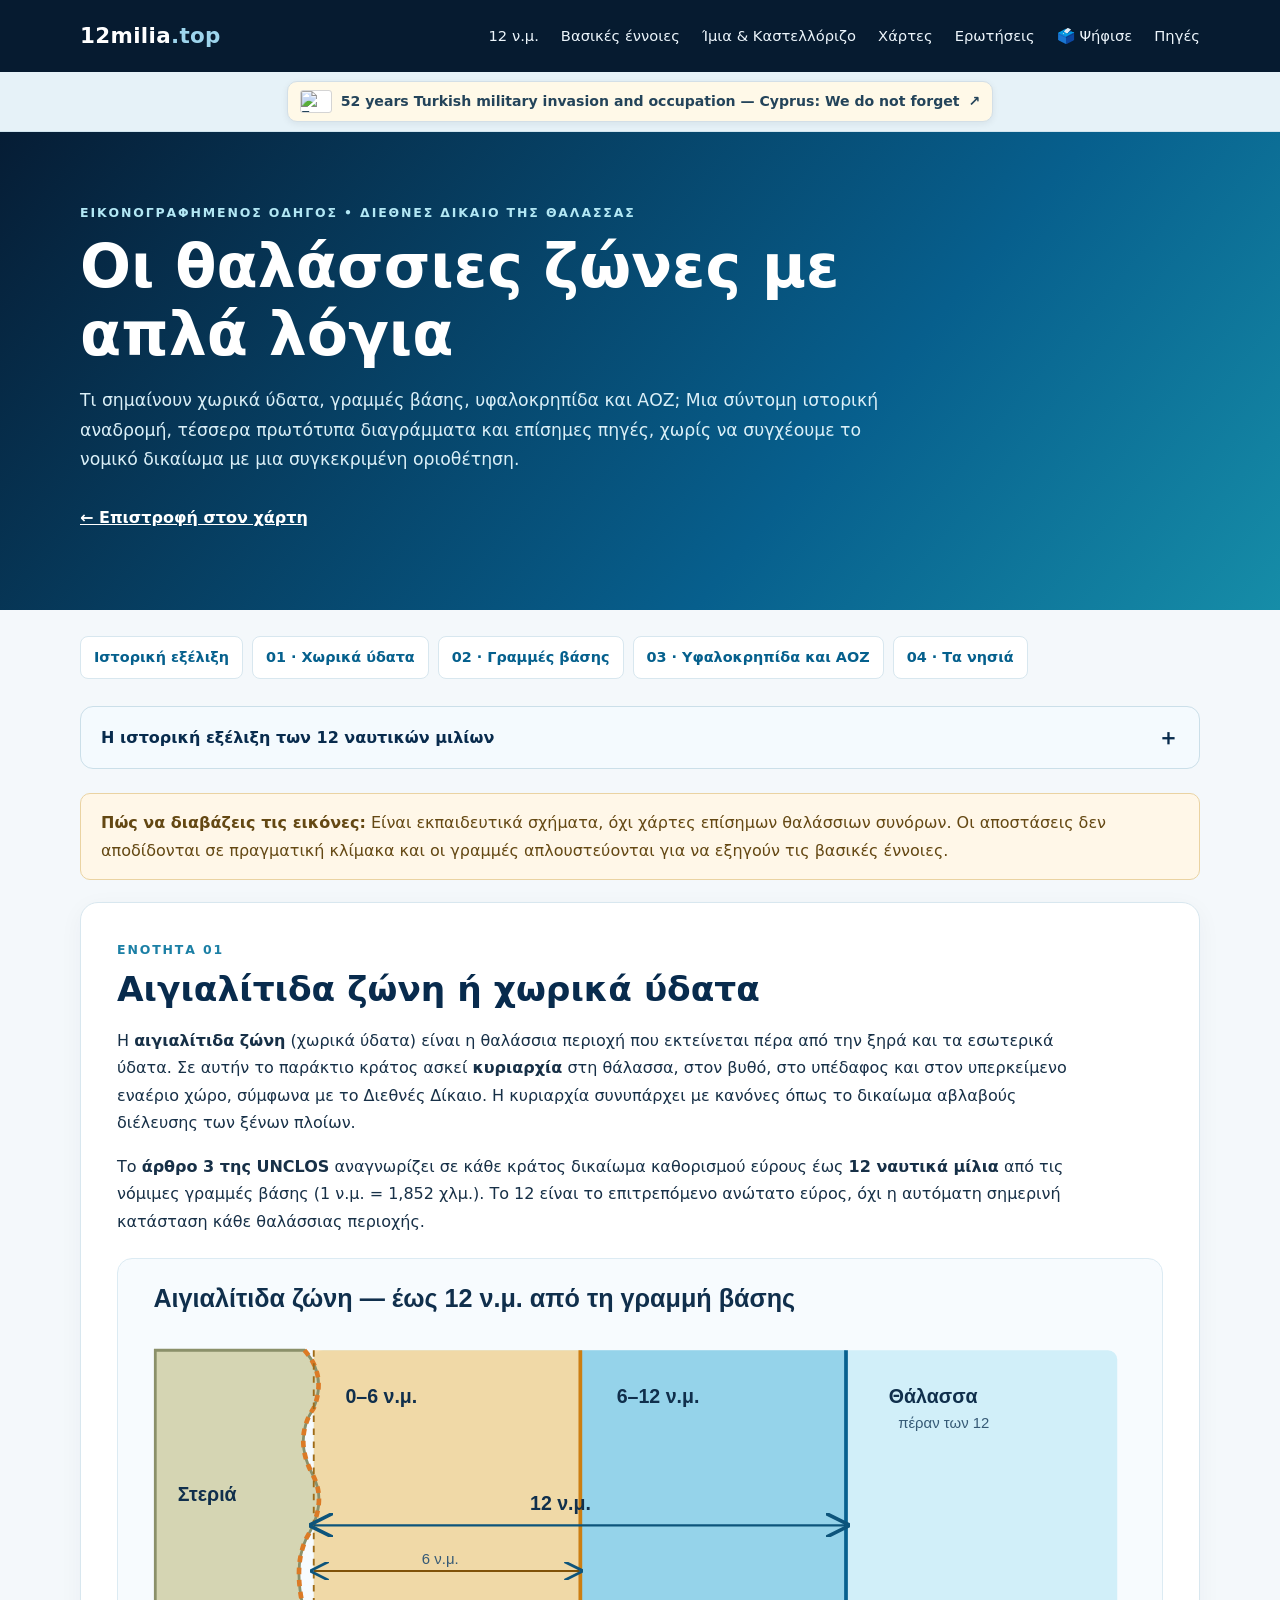
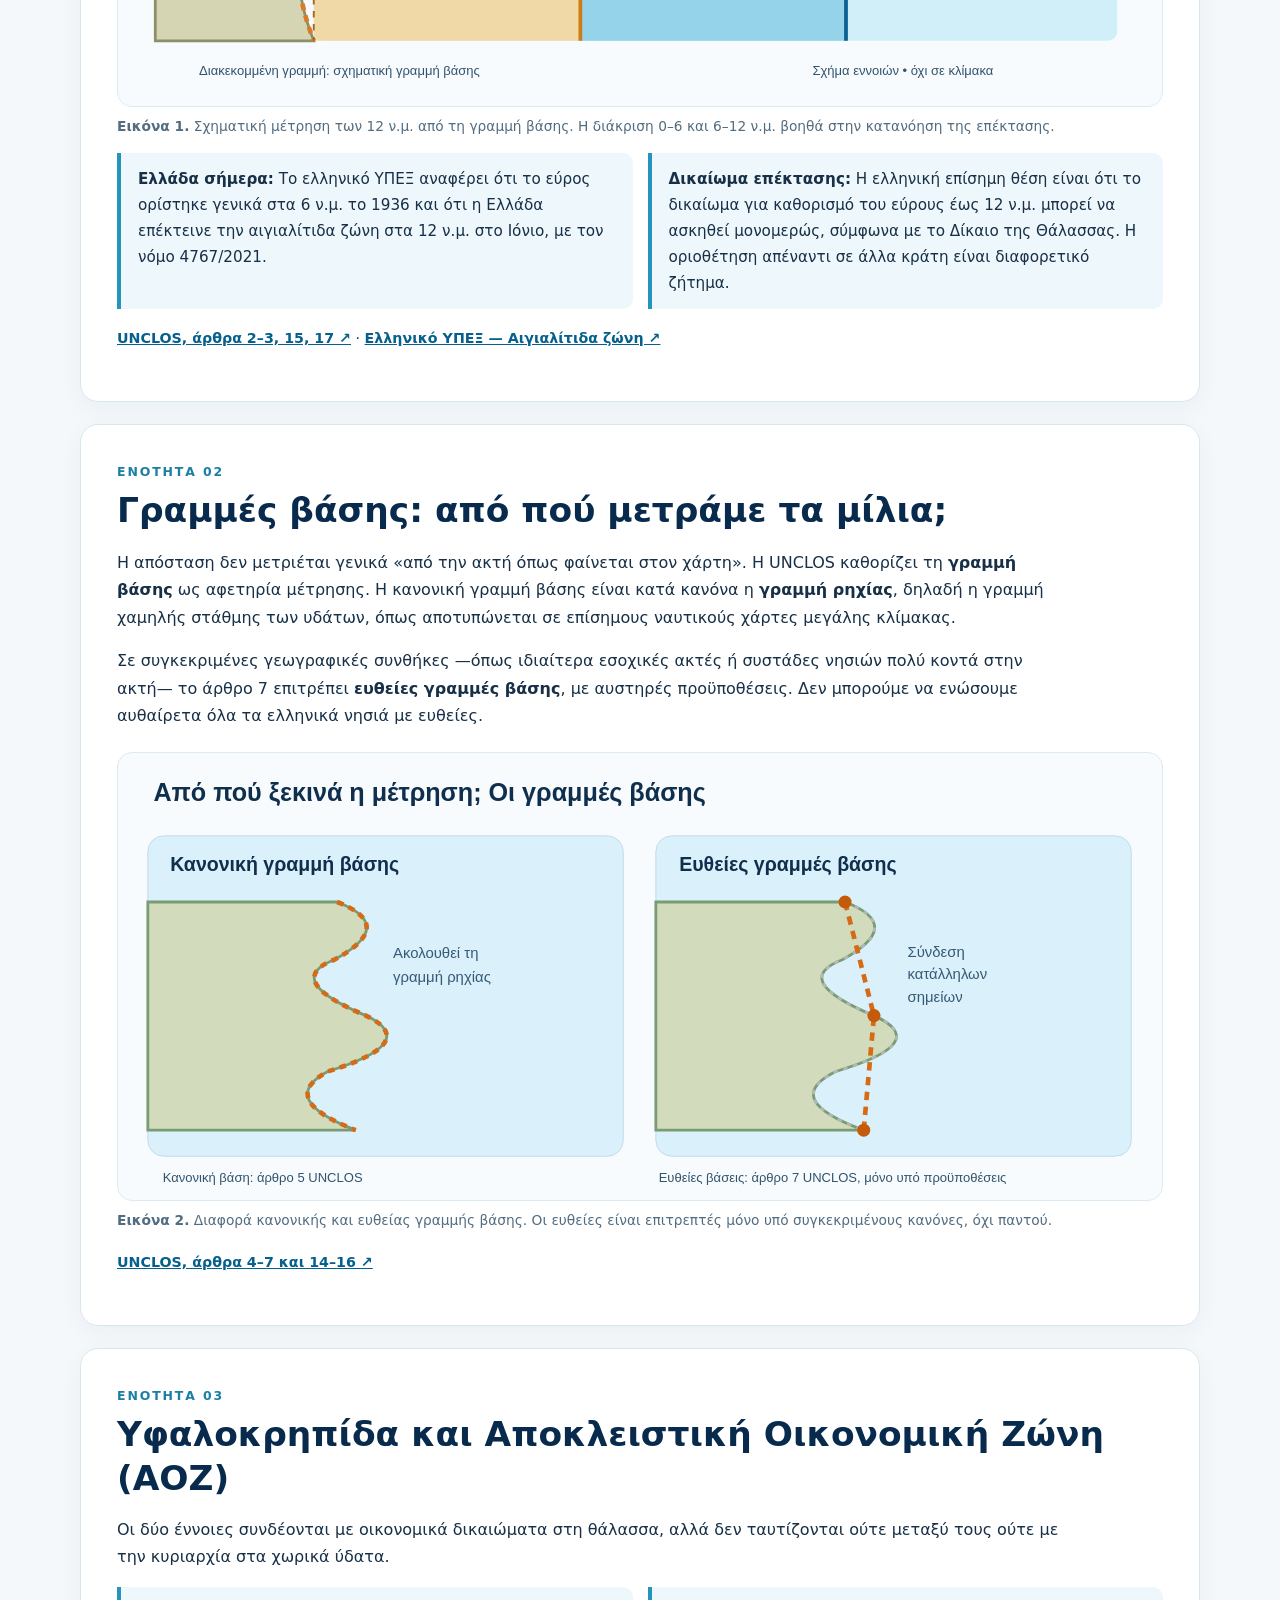
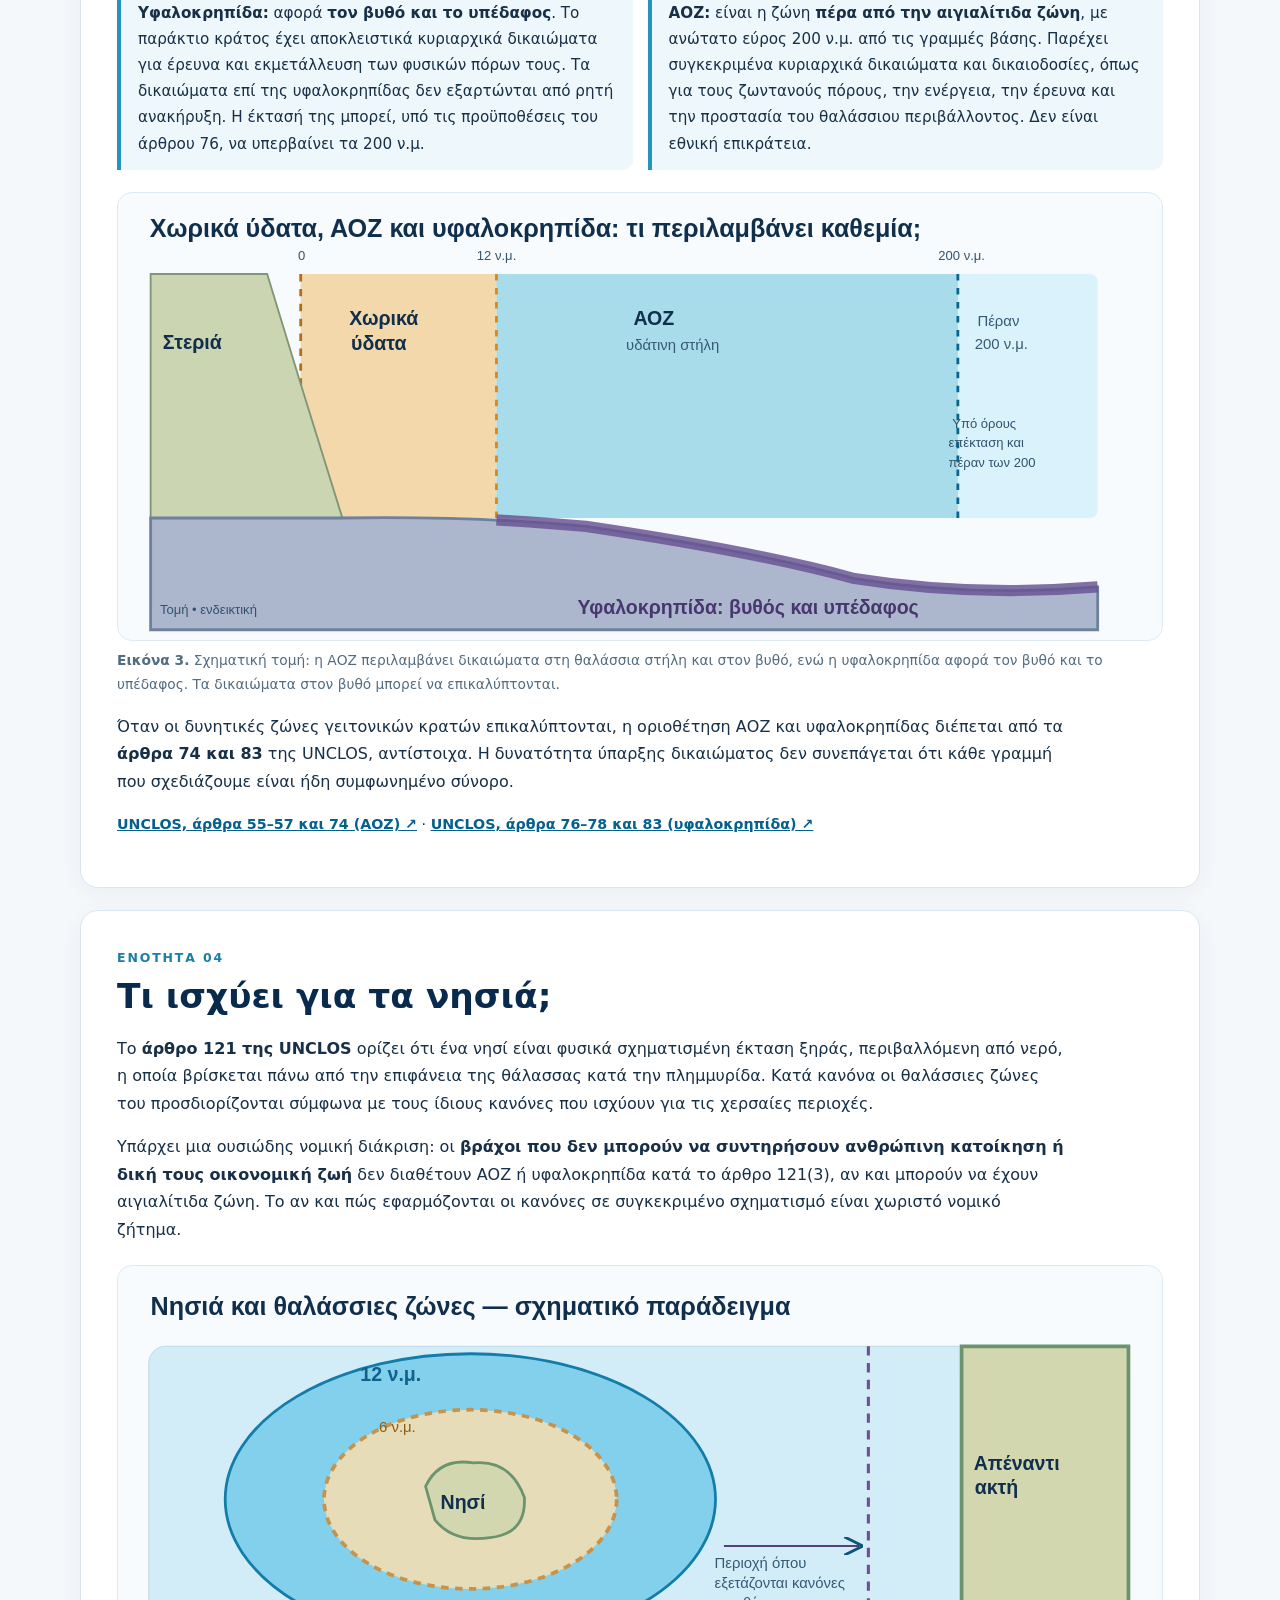
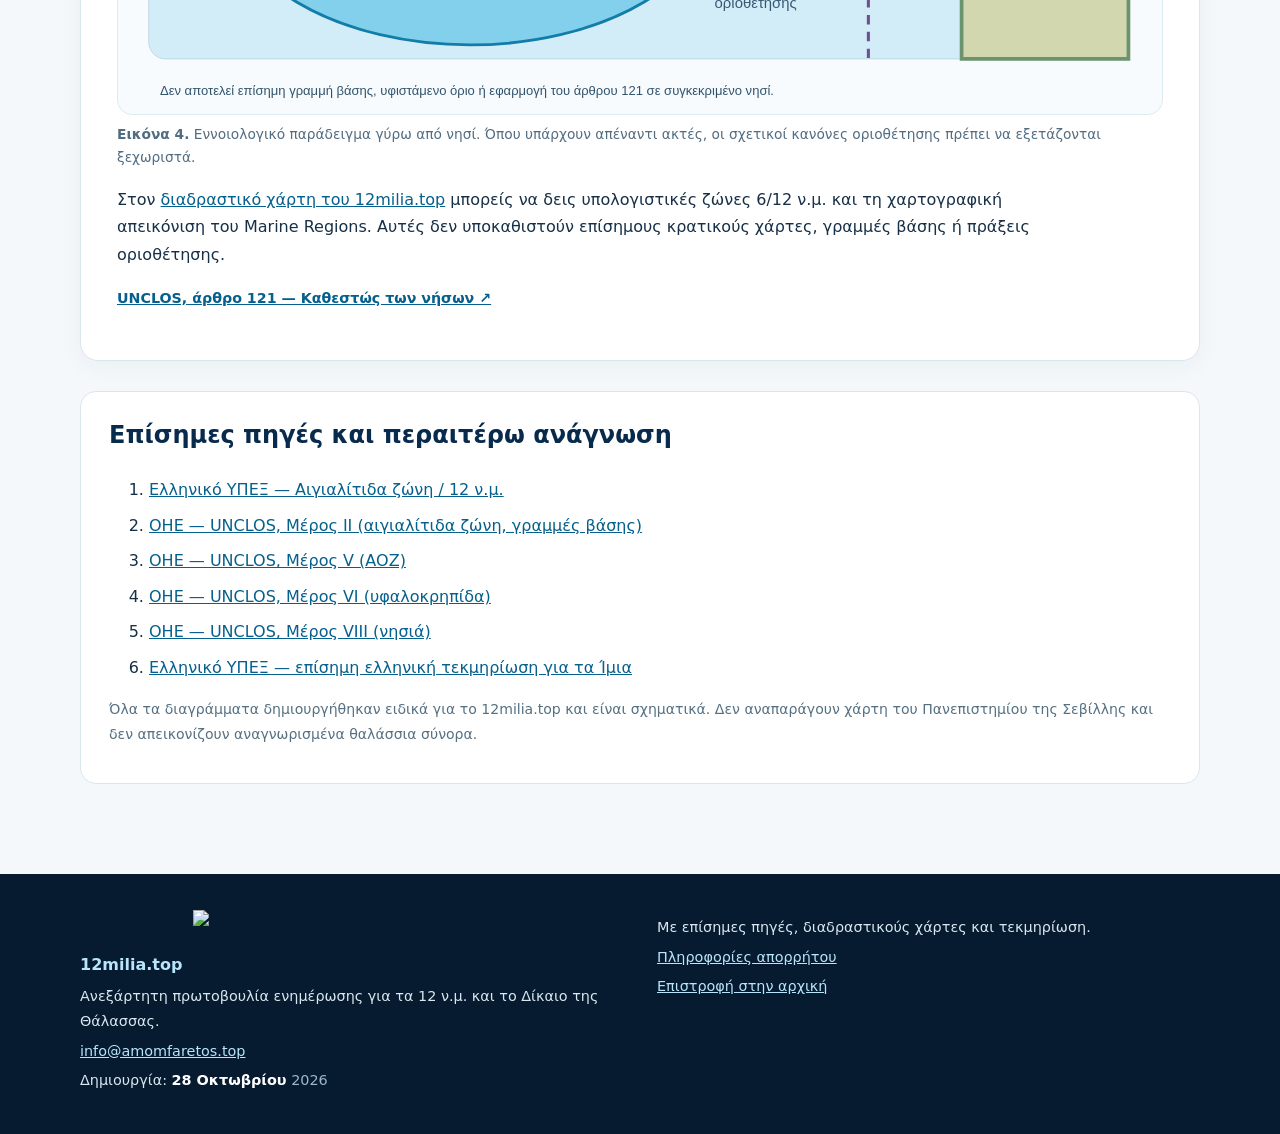
==== public/basikes-ennoies/index.html @ e9380d2b "Refine 2021 Ionian extension timeline wording" ====
<!DOCTYPE html>

<html lang="el">
<head>
<meta charset="utf-8"/>
<meta content="width=device-width, initial-scale=1" name="viewport"/>
<meta content="#082b4d" name="theme-color"/>
<meta content="Εικονογραφημένος οδηγός για αιγιαλίτιδα ζώνη, γραμμές βάσης, υφαλοκρηπίδα, ΑΟΖ και θαλάσσιες ζώνες νησιών. UNCLOS και επίσημες ελληνικές πηγές." name="description"/>
<title>Βασικές έννοιες του Δικαίου της Θάλασσας | 12milia.top</title>
<style>
:root{--navy:#082b4d;--deep:#061b30;--blue:#1277a2;--paper:#f4f8fb;--ink:#173047;--muted:#547187;--border:#d8e7ef;--white:#fff;--gold:#e9b765}
*{box-sizing:border-box}html{scroll-behavior:smooth}body{margin:0;background:var(--paper);color:var(--ink);font:16px/1.72 system-ui,-apple-system,"Segoe UI",Arial,sans-serif}
a{color:#05608d}a:focus-visible,button:focus-visible{outline:3px solid var(--gold);outline-offset:4px}
.wrap{width:min(1060px,calc(100% - 36px));margin:0 auto}
.topbar{background:var(--deep);color:#fff}.nav{display:flex;align-items:center;justify-content:space-between;gap:16px;padding:15px 0;flex-wrap:wrap}.brand{text-decoration:none;color:white;font-weight:850;font-size:1.25rem}.brand span{color:#a5d9ed}.navlinks{display:flex;gap:9px 18px;flex-wrap:wrap}.navlinks a{color:#eef8fc;text-decoration:none;font-size:.9rem}.navlinks a:hover{text-decoration:underline}
.cyprus-strip{background:#e6f2f8;border-bottom:1px solid #d0e4ee}.cyprus-strip .wrap{padding:8px 0;display:flex;justify-content:center}.cyprus-banner{display:inline-flex;align-items:center;gap:8px;text-decoration:none;color:#264659;background:#fff9e8;border:1px solid #d8e3e8;border-radius:9px;padding:6px 12px;font-size:.84rem;font-weight:700}.cyprus-banner img{width:30px;height:23px;object-fit:contain}
.hero{background:linear-gradient(130deg,#061d35,#075f8d 65%,#168da8);color:#fff;padding:70px 0 78px}.hero h1{font-size:clamp(2.2rem,5vw,3.75rem);line-height:1.12;max-width:870px;margin:10px 0 18px}.hero p{color:#dbf0f8;max-width:800px;font-size:1.08rem}.eyebrow{color:#b3e8f5;letter-spacing:.15em;text-transform:uppercase;font-size:.78rem;font-weight:800}.back-link{color:#fff;font-weight:700;display:inline-block;margin-top:12px}
main{padding:26px 0 45px}.toc{display:flex;gap:9px;flex-wrap:wrap;margin:0 0 27px}.toc a{background:white;border:1px solid var(--border);padding:8px 13px;border-radius:8px;font-size:.9rem;font-weight:700;text-decoration:none}.toc a:hover{background:#e8f4fa}.concept{background:#fff;border:1px solid var(--border);border-radius:18px;padding:clamp(20px,3.8vw,36px);margin:22px 0;box-shadow:0 6px 25px #082b4d0b;scroll-margin-top:18px}
.concept .eyebrow{color:#1b7fa5}.concept h2{font-size:clamp(1.5rem,3vw,2.15rem);line-height:1.26;color:var(--navy);margin:7px 0 10px}.concept p{max-width:950px}.figure{margin:22px 0 14px}.figure img{width:100%;height:auto;display:block;border:1px solid #dcebf3;border-radius:15px;background:#f7fbfe}.figure figcaption{font-size:.86rem;color:#526c80;margin-top:8px}.two-up{display:grid;grid-template-columns:1fr 1fr;gap:15px}.fact{background:#eef7fb;border-left:4px solid #2494ba;border-radius:0 10px 10px 0;padding:13px 17px;font-size:.95rem}.fact p{margin:0}.source-links{margin-top:17px;font-size:.89rem}.source-links a{font-weight:700}.sources-card{background:white;border:1px solid var(--border);border-radius:16px;padding:23px 28px;margin-top:30px}.sources-card h2{margin-top:0;color:var(--navy)}.sources-card li{margin:8px 0}.notice{background:#fff7e8;border:1px solid #ead3a2;border-radius:10px;padding:15px 20px;margin-bottom:19px;color:#644813}.footer{background:var(--deep);color:#e3eef3;padding:29px 0;margin-top:26px}.footer a{color:#c4e6fc}.footer-inner{display:flex;justify-content:space-between;flex-wrap:wrap;gap:18px}.footer p{margin:4px 0;font-size:.9rem}
@media(max-width:660px){.two-up{grid-template-columns:1fr}.hero{padding:50px 0 58px}.concept{padding:20px}.cyprus-banner{text-align:center;font-size:.77rem}.toc a{font-size:.86rem}}
@media(prefers-reduced-motion:reduce){html{scroll-behavior:auto}}


/* v32: Ομοιόμορφα στοιχεία κεφαλίδας, banner, υποσέλιδου, απορρήτου */
.wrap{width:min(1120px,calc(100% - 40px));margin-inline:auto}
.topbar{background:#061b30;color:#fff}
.nav{display:flex;align-items:center;justify-content:space-between;gap:18px;min-height:72px;flex-wrap:wrap;padding-block:12px}
.brand{text-decoration:none;color:#fff;font-weight:850;font-size:1.34rem;letter-spacing:.015em}
.brand span{color:#9dd5ed}
.navlinks{display:flex;flex-wrap:wrap;gap:8px 22px}
.navlinks a{font-size:.92rem;color:#ecf5fb;text-decoration:none}
.navlinks a:hover{text-decoration:underline}
.cyprus-remembrance{display:inline-flex;align-items:center;gap:9px;padding:8px 12px;border:1px solid #d3dfe7;border-radius:10px;background:#fff9e8;color:#24445a;text-decoration:none;font-size:.88rem;font-weight:680;line-height:1.4;box-shadow:0 2px 7px #041a2912}
.cyprus-remembrance:hover{background:#fff1ce}
.cyprus-remembrance img{width:32px;height:23px;object-fit:contain;border:1px solid #d4d4d4;background:white;border-radius:3px}
.cyprus-strip{background:#e6f2f8;border-bottom:1px solid #d0e4ee}
.cyprus-strip .wrap{display:flex;justify-content:center;padding-block:9px}
.footer{background:#061b30;color:#d9e7f0;padding:36px 0;margin-top:45px}
.footer a{color:#b8e4fc}
.footer-inner{display:flex;justify-content:space-between;gap:20px;flex-wrap:wrap}
.footer p{margin:5px 0;font-size:.9rem}
.footer button{border:0;background:transparent;color:#b8e4fc;text-decoration:underline;cursor:pointer;padding:0;font:inherit;font-size:.9rem}
.privacy-overlay[hidden]{display:none}
.privacy-overlay{position:fixed;inset:0;z-index:1000;background:#081d31b8;display:flex;align-items:center;justify-content:center;padding:20px}
.privacy-modal{position:relative;width:min(570px,100%);max-height:85vh;overflow:auto;background:white;border-radius:16px;padding:30px;box-shadow:0 20px 80px #0005}
.privacy-modal h2{margin:0 0 14px;font-size:1.55rem;color:#082b4d}
.privacy-modal p,.privacy-modal li{font-size:.96rem}
.privacy-close{position:absolute;right:14px;top:10px;border:0;background:transparent;font-size:2rem;line-height:1;cursor:pointer;color:#33536a}
.privacy-modal a{overflow-wrap:anywhere}
@media(max-width:560px){.cyprus-strip .wrap{justify-content:center}.cyprus-remembrance{font-size:.81rem;white-space:normal;text-align:center;justify-content:center}.privacy-modal{padding:24px 18px}}
.anniversary-date{font-weight:750;color:#ffffff}.footer-year{color:#9db6c9}
/* Συνοπτικό αναδιπλούμενο ιστορικό 12 ναυτικών μιλίων */
.history-details{margin:0 0 24px;border:1px solid #cbdfe9;border-radius:13px;background:#f4fafe;overflow:hidden;scroll-margin-top:18px}
.history-details summary{display:flex;align-items:center;justify-content:space-between;gap:14px;cursor:pointer;padding:17px 20px;color:var(--navy);font-weight:800;list-style:none}
.history-details summary::-webkit-details-marker{display:none}
.history-details summary::after{content:"＋";font-size:1.35em;line-height:1}
.history-details[open] summary::after{content:"−"}
.history-details summary:focus-visible{outline:3px solid var(--gold);outline-offset:-3px}
.history-details .history-content{padding:0 20px 19px}
.history-details .history-intro{margin-top:2px}
.history-timeline{list-style:none;margin:17px 0;padding:0 0 0 18px;border-left:2px solid #acd0e3}
.history-timeline li{position:relative;padding:0 0 16px 19px}
.history-timeline li:last-child{padding-bottom:0}
.history-timeline li::before{content:"";position:absolute;left:-24px;top:9px;width:10px;height:10px;border-radius:50%;background:#1277a2;border:2px solid #f4fafe}
.history-timeline strong{color:var(--navy)}
.history-details .history-sources{font-size:.87rem;color:var(--muted);margin-bottom:0}
@media(max-width:560px){.history-details summary{padding:14px 15px}.history-details .history-content{padding:0 15px 16px}}
</style>
<link href="../assets/favicon.svg" rel="icon" type="image/svg+xml"/><style>
/* v39: Ενιαία δίστηλη διάταξη υποσέλιδου και σημαία επωνυμίας */
.site-flag{   display:inline-block;   width:24px;   height:16px;   vertical-align:-2px;   margin-left:5px; }
.footer-inner{display:grid;grid-template-columns:minmax(0,1fr) minmax(0,1fr);column-gap:34px;row-gap:18px;align-items:start}
.footer-inner>div{min-width:0}
@media(max-width:700px){.footer-inner{grid-template-columns:minmax(0,1fr)}}
.anniversary-date{font-weight:750;color:#ffffff}.footer-year{color:#9db6c9}</style><link rel="stylesheet" href="../assets/site-shell.css?v=1"/></head>
<body><header class="topbar" id="site-header"></header><div class="cyprus-strip" id="site-cyprus"></div>
<section class="hero" id="top"><div class="wrap"><div class="eyebrow">Εικονογραφημένος οδηγός • Διεθνές Δίκαιο της Θάλασσας</div><h1>Οι θαλάσσιες ζώνες με απλά λόγια</h1><p>Τι σημαίνουν χωρικά ύδατα, γραμμές βάσης, υφαλοκρηπίδα και ΑΟΖ; Μια σύντομη ιστορική αναδρομή, τέσσερα πρωτότυπα διαγράμματα και επίσημες πηγές, χωρίς να συγχέουμε το νομικό δικαίωμα με μια συγκεκριμένη οριοθέτηση.</p><a class="back-link" href="../#map">← Επιστροφή στον χάρτη</a></div></section>
<main class="wrap">
<nav aria-label="Περιεχόμενα οδηγού" class="toc"><a href="#historiko">Ιστορική εξέλιξη</a><a href="#chorika">01 · Χωρικά ύδατα</a><a href="#grammes">02 · Γραμμές βάσης</a><a href="#yfalokripida">03 · Υφαλοκρηπίδα και ΑΟΖ</a><a href="#nisia">04 · Τα νησιά</a></nav>
<details class="history-details" id="historiko">
<summary>Η ιστορική εξέλιξη των 12 ναυτικών μιλίων</summary>
<div class="history-content">
<p class="history-intro">Το δικαίωμα καθορισμού αιγιαλίτιδας ζώνης έως 12 ν.μ. διαμορφώθηκε σταδιακά, μέσα από την πρακτική των κρατών και τις διεθνείς διαπραγματεύσεις, μέχρι την κατοχύρωσή του στη Σύμβαση του ΟΗΕ για το Δίκαιο της Θάλασσας.</p>
<ol class="history-timeline">
<li><strong>Παραδοσιακό όριο 3 ν.μ.</strong> — Για μεγάλο διάστημα αρκετές ναυτικές δυνάμεις υποστήριζαν την περιορισμένη αιγιαλίτιδα ζώνη των τριών ναυτικών μιλίων, αλλά δεν ακολουθούσαν όλα τα κράτη τον ίδιο κανόνα.</li>
<li><strong>1921 — Πρώιμη εφαρμογή των 12 ν.μ.</strong> — Σύμφωνα με ιστορική δήλωση σοβιετικής αντιπροσωπείας στον ΟΗΕ, το 1921 θεσπίστηκε όριο 12 ν.μ.· η ακριβής έκταση και νομική φύση των πρώιμων σοβιετικών ρυθμίσεων χρειάζεται διάκριση από τον μεταγενέστερο γενικό κανόνα.</li>
<li><strong>1931 — Ελλάδα: 3 ν.μ. στη θάλασσα, 10 ν.μ. στον αέρα.</strong> — Ενώ τα ελληνικά χωρικά ύδατα εκτείνονταν γενικά στα 3 ν.μ., με διάταγμα της 6ης Σεπτεμβρίου 1931 καθορίστηκε ειδική ζώνη 10 ν.μ. για σκοπούς αεροπορίας και αστυνόμευσής της.</li>
<li><strong>1936 — Ελλάδα: 6 ν.μ.</strong> — Με τον ν. 230/1936 τα ελληνικά χωρικά ύδατα επεκτάθηκαν γενικά από 3 σε 6 ν.μ., ενώ διατηρήθηκε η ειδική ρύθμιση των 10 ν.μ. για τον εναέριο χώρο.</li>
<li><strong>1958 και 1960 — Διεθνείς διασκέψεις.</strong> — Οι δύο διασκέψεις του ΟΗΕ στη Γενεύη δεν κατέληξαν σε κοινώς αποδεκτό ανώτατο εύρος αιγιαλίτιδας ζώνης.</li>
<li><strong>1964 — Κύπρος: Από 3 σε 12 ν.μ.</strong> — Η Κυπριακή Δημοκρατία επέκτεινε με τον Νόμο 45/1964 τη χωρική της θάλασσα από 3 σε 12 ν.μ.</li>
<li><strong>Τέλη δεκαετίας 1960 — Εξάπλωση των 12 ν.μ.</strong> — Η διεθνής πρακτική στράφηκε σταδιακά προς τα 12 ν.μ., με πολλά παράκτια κράτη να διεκδικούν ήδη αυτό το εύρος.</li>
<li><strong>1982 — Σύμβαση του ΟΗΕ (UNCLOS).</strong> — Το άρθρο 3 αναγνωρίζει το δικαίωμα κάθε κράτους να καθορίζει αιγιαλίτιδα ζώνη έως 12 ν.μ. από τις νόμιμες γραμμές βάσης.</li>
<li><strong>1994 — Έναρξη ισχύος.</strong> — Η UNCLOS τέθηκε σε ισχύ στις 16 Νοεμβρίου 1994.</li>
<li><strong>2021 — Επέκταση στο Ιόνιο.</strong> — Με τον ν. 4767/2021 η Ελλάδα επέκτεινε την αιγιαλίτιδα ζώνη της από 6 σε 12 ν.μ. μόνο στην περιοχή του Ιονίου. Πρόκειται για μια <strong>ασυνήθιστη επιλογή</strong>, για την οποία δεν έχουμε εντοπίσει μέχρι σήμερα αντίστοιχο παράδειγμα άλλου κράτους που να ακολούθησε την ίδια διαδικασία τμηματικής επέκτασης σε 12 ν.μ.</li>
</ol>
<p><strong>Σημαντική διάκριση:</strong> η υιοθέτηση των 12 ν.μ. από κράτη πριν από το 1982 δεν σημαίνει ότι υπήρχε ήδη παγκοσμίως αποδεκτός συμβατικός κανόνας. Το άρθρο 3 της UNCLOS αποτύπωσε ένα δικαίωμα που σήμερα αναγνωρίζεται και ως εθιμικό διεθνές δίκαιο.</p>
<p class="history-sources"><strong>Πηγές:</strong>
<a href="https://static.un.org/Depts/los/convention_agreements/convention_historical_perspective.htm" target="_blank" rel="noopener noreferrer">ΟΗΕ — Ιστορική εξέλιξη της UNCLOS ↗</a> ·
<a href="https://www.un.org/Depts/los/convention_agreements/texts/unclos/part2.htm" target="_blank" rel="noopener noreferrer">UNCLOS — άρθρο 3 ↗</a> ·
<a href="https://www.mfa.gr/exoteriki-politiki/eidika-themata-exoterikis-politikis/zitimata-ellinotourkikon-scheseon/aigialitida-zoni-casus-belli/" target="_blank" rel="noopener noreferrer">Ελληνικό ΥΠΕΞ — Αιγιαλίτιδα ζώνη ↗</a> ·
<a href="https://www.mfa.gr/exoteriki-politiki/eidika-themata-exoterikis-politikis/zitimata-ellinotourkikon-scheseon/ethnikos-enaerios-choros/" target="_blank" rel="noopener noreferrer">Ελληνικό ΥΠΕΞ — Εθνικός εναέριος χώρος ↗</a> ·
<a href="https://www.cylaw.org/nomoi/enop/non-ind/1964_1_45/full.html" target="_blank" rel="noopener noreferrer">Κυπριακή Δημοκρατία — Ν. 45/1964 (όπως τροποποιήθηκε) ↗</a> ·
<a href="https://digitallibrary.un.org/record/4082899/files/A_AC.138_SC.II_SR.48-62-EN.pdf" target="_blank" rel="noopener noreferrer">Αρχεία ΟΗΕ — ιστορική αναφορά στο 1921 ↗</a>.
</p>
</div>
</details>
<div class="notice"><strong>Πώς να διαβάζεις τις εικόνες:</strong> Είναι εκπαιδευτικά σχήματα, όχι χάρτες επίσημων θαλάσσιων συνόρων. Οι αποστάσεις δεν αποδίδονται σε πραγματική κλίμακα και οι γραμμές απλουστεύονται για να εξηγούν τις βασικές έννοιες.</div>

<section class="concept" id="chorika"><div class="eyebrow">Ενότητα 01</div><h2>Αιγιαλίτιδα ζώνη ή χωρικά ύδατα</h2>
<p>Η <strong>αιγιαλίτιδα ζώνη</strong> (χωρικά ύδατα) είναι η θαλάσσια περιοχή που εκτείνεται πέρα από την ξηρά και τα εσωτερικά ύδατα. Σε αυτήν το παράκτιο κράτος ασκεί <strong>κυριαρχία</strong> στη θάλασσα, στον βυθό, στο υπέδαφος και στον υπερκείμενο εναέριο χώρο, σύμφωνα με το Διεθνές Δίκαιο. Η κυριαρχία συνυπάρχει με κανόνες όπως το δικαίωμα αβλαβούς διέλευσης των ξένων πλοίων.</p>
<p>Το <strong>άρθρο 3 της UNCLOS</strong> αναγνωρίζει σε κάθε κράτος δικαίωμα καθορισμού εύρους έως <strong>12 ναυτικά μίλια</strong> από τις νόμιμες γραμμές βάσης (1 ν.μ. = 1,852 χλμ.). Το 12 είναι το επιτρεπόμενο ανώτατο εύρος, όχι η αυτόματη σημερινή κατάσταση κάθε θαλάσσιας περιοχής.</p>
<figure class="figure"><img alt="Σχηματικό διάγραμμα χωρικών υδάτων από ακτή με ζώνες 0–6 και 6–12 ναυτικών μιλίων" height="480" loading="lazy" src="assets/01-chorika-ydata.svg" width="1120"/><figcaption><strong>Εικόνα 1.</strong> Σχηματική μέτρηση των 12 ν.μ. από τη γραμμή βάσης. Η διάκριση 0–6 και 6–12 ν.μ. βοηθά στην κατανόηση της επέκτασης.</figcaption></figure>
<div class="two-up"><div class="fact"><p><strong>Ελλάδα σήμερα:</strong> Το ελληνικό ΥΠΕΞ αναφέρει ότι το εύρος ορίστηκε γενικά στα 6 ν.μ. το 1936 και ότι η Ελλάδα επέκτεινε την αιγιαλίτιδα ζώνη στα 12 ν.μ. στο Ιόνιο, με τον νόμο 4767/2021.</p></div><div class="fact"><p><strong>Δικαίωμα επέκτασης:</strong> Η ελληνική επίσημη θέση είναι ότι το δικαίωμα για καθορισμό του εύρους έως 12 ν.μ. μπορεί να ασκηθεί μονομερώς, σύμφωνα με το Δίκαιο της Θάλασσας. Η οριοθέτηση απέναντι σε άλλα κράτη είναι διαφορετικό ζήτημα.</p></div></div>
<p class="source-links"><a href="https://www.un.org/Depts/los/convention_agreements/texts/unclos/part2.htm" rel="noopener noreferrer" target="_blank">UNCLOS, άρθρα 2–3, 15, 17 ↗</a> · <a href="https://www.mfa.gr/exoteriki-politiki/eidika-themata-exoterikis-politikis/zitimata-ellinotourkikon-scheseon/aigialitida-zoni-casus-belli/" rel="noopener noreferrer" target="_blank">Ελληνικό ΥΠΕΞ — Αιγιαλίτιδα ζώνη ↗</a></p>
</section>
<section class="concept" id="grammes"><div class="eyebrow">Ενότητα 02</div><h2>Γραμμές βάσης: από πού μετράμε τα μίλια;</h2>
<p>Η απόσταση δεν μετριέται γενικά «από την ακτή όπως φαίνεται στον χάρτη». Η UNCLOS καθορίζει τη <strong>γραμμή βάσης</strong> ως αφετηρία μέτρησης. Η κανονική γραμμή βάσης είναι κατά κανόνα η <strong>γραμμή ρηχίας</strong>, δηλαδή η γραμμή χαμηλής στάθμης των υδάτων, όπως αποτυπώνεται σε επίσημους ναυτικούς χάρτες μεγάλης κλίμακας.</p>
<p>Σε συγκεκριμένες γεωγραφικές συνθήκες —όπως ιδιαίτερα εσοχικές ακτές ή συστάδες νησιών πολύ κοντά στην ακτή— το άρθρο 7 επιτρέπει <strong>ευθείες γραμμές βάσης</strong>, με αυστηρές προϋποθέσεις. Δεν μπορούμε να ενώσουμε αυθαίρετα όλα τα ελληνικά νησιά με ευθείες.</p>
<figure class="figure"><img alt="Δύο παραδείγματα ακτογραμμής με κανονική και ευθεία γραμμή βάσης" height="480" loading="lazy" src="assets/02-grammes-basis.svg" width="1120"/><figcaption><strong>Εικόνα 2.</strong> Διαφορά κανονικής και ευθείας γραμμής βάσης. Οι ευθείες είναι επιτρεπτές μόνο υπό συγκεκριμένους κανόνες, όχι παντού.</figcaption></figure>
<p class="source-links"><a href="https://www.un.org/Depts/los/convention_agreements/texts/unclos/part2.htm" rel="noopener noreferrer" target="_blank">UNCLOS, άρθρα 4–7 και 14–16 ↗</a></p></section>
<section class="concept" id="yfalokripida"><div class="eyebrow">Ενότητα 03</div><h2>Υφαλοκρηπίδα και Αποκλειστική Οικονομική Ζώνη (ΑΟΖ)</h2>
<p>Οι δύο έννοιες συνδέονται με οικονομικά δικαιώματα στη θάλασσα, αλλά δεν ταυτίζονται ούτε μεταξύ τους ούτε με την κυριαρχία στα χωρικά ύδατα.</p>
<div class="two-up"><div class="fact"><p><strong>Υφαλοκρηπίδα:</strong> αφορά <strong>τον βυθό και το υπέδαφος</strong>. Το παράκτιο κράτος έχει αποκλειστικά κυριαρχικά δικαιώματα για έρευνα και εκμετάλλευση των φυσικών πόρων τους. Τα δικαιώματα επί της υφαλοκρηπίδας δεν εξαρτώνται από ρητή ανακήρυξη. Η έκτασή της μπορεί, υπό τις προϋποθέσεις του άρθρου 76, να υπερβαίνει τα 200 ν.μ.</p></div><div class="fact"><p><strong>ΑΟΖ:</strong> είναι η ζώνη <strong>πέρα από την αιγιαλίτιδα ζώνη</strong>, με ανώτατο εύρος 200 ν.μ. από τις γραμμές βάσης. Παρέχει συγκεκριμένα κυριαρχικά δικαιώματα και δικαιοδοσίες, όπως για τους ζωντανούς πόρους, την ενέργεια, την έρευνα και την προστασία του θαλάσσιου περιβάλλοντος. Δεν είναι εθνική επικράτεια.</p></div></div>
<figure class="figure"><img alt="Εγκάρσια τομή με χωρικά ύδατα, ΑΟΖ στη θάλασσα, και υφαλοκρηπίδα στον βυθό και στο υπέδαφος" height="480" loading="lazy" src="assets/03-aoz-yfalokripida.svg" width="1120"/><figcaption><strong>Εικόνα 3.</strong> Σχηματική τομή: η ΑΟΖ περιλαμβάνει δικαιώματα στη θαλάσσια στήλη και στον βυθό, ενώ η υφαλοκρηπίδα αφορά τον βυθό και το υπέδαφος. Τα δικαιώματα στον βυθό μπορεί να επικαλύπτονται.</figcaption></figure>
<p>Όταν οι δυνητικές ζώνες γειτονικών κρατών επικαλύπτονται, η οριοθέτηση ΑΟΖ και υφαλοκρηπίδας διέπεται από τα <strong>άρθρα 74 και 83</strong> της UNCLOS, αντίστοιχα. Η δυνατότητα ύπαρξης δικαιώματος δεν συνεπάγεται ότι κάθε γραμμή που σχεδιάζουμε είναι ήδη συμφωνημένο σύνορο.</p>
<p class="source-links"><a href="https://www.un.org/Depts/los/convention_agreements/texts/unclos/part5.htm" rel="noopener noreferrer" target="_blank">UNCLOS, άρθρα 55–57 και 74 (ΑΟΖ) ↗</a> · <a href="https://www.un.org/Depts/los/convention_agreements/texts/unclos/part6.htm" rel="noopener noreferrer" target="_blank">UNCLOS, άρθρα 76–78 και 83 (υφαλοκρηπίδα) ↗</a></p></section>
<section class="concept" id="nisia"><div class="eyebrow">Ενότητα 04</div><h2>Τι ισχύει για τα νησιά;</h2>
<p>Το <strong>άρθρο 121 της UNCLOS</strong> ορίζει ότι ένα νησί είναι φυσικά σχηματισμένη έκταση ξηράς, περιβαλλόμενη από νερό, η οποία βρίσκεται πάνω από την επιφάνεια της θάλασσας κατά την πλημμυρίδα. Κατά κανόνα οι θαλάσσιες ζώνες του προσδιορίζονται σύμφωνα με τους ίδιους κανόνες που ισχύουν για τις χερσαίες περιοχές.</p>
<p>Υπάρχει μια ουσιώδης νομική διάκριση: οι <strong>βράχοι που δεν μπορούν να συντηρήσουν ανθρώπινη κατοίκηση ή δική τους οικονομική ζωή</strong> δεν διαθέτουν ΑΟΖ ή υφαλοκρηπίδα κατά το άρθρο 121(3), αν και μπορούν να έχουν αιγιαλίτιδα ζώνη. Το αν και πώς εφαρμόζονται οι κανόνες σε συγκεκριμένο σχηματισμό είναι χωριστό νομικό ζήτημα.</p>
<figure class="figure"><img alt="Σχηματικό νησί με περιμετρικές ζώνες έξι και δώδεκα ναυτικών μιλίων και απέναντι ακτή" height="480" loading="lazy" src="assets/04-nisia.svg" width="1120"/><figcaption><strong>Εικόνα 4.</strong> Εννοιολογικό παράδειγμα γύρω από νησί. Όπου υπάρχουν απέναντι ακτές, οι σχετικοί κανόνες οριοθέτησης πρέπει να εξετάζονται ξεχωριστά.</figcaption></figure>
<p>Στον <a href="../#map">διαδραστικό χάρτη του 12milia.top</a> μπορείς να δεις υπολογιστικές ζώνες 6/12 ν.μ. και τη χαρτογραφική απεικόνιση του Marine Regions. Αυτές δεν υποκαθιστούν επίσημους κρατικούς χάρτες, γραμμές βάσης ή πράξεις οριοθέτησης.</p>
<p class="source-links"><a href="https://www.un.org/Depts/los/convention_agreements/texts/unclos/part8.htm" rel="noopener noreferrer" target="_blank">UNCLOS, άρθρο 121 — Καθεστώς των νήσων ↗</a></p></section>
<section class="sources-card" id="piges"><h2>Επίσημες πηγές και περαιτέρω ανάγνωση</h2><ol>
<li><a href="https://www.mfa.gr/exoteriki-politiki/eidika-themata-exoterikis-politikis/zitimata-ellinotourkikon-scheseon/aigialitida-zoni-casus-belli/" rel="noopener noreferrer" target="_blank">Ελληνικό ΥΠΕΞ — Αιγιαλίτιδα ζώνη / 12 ν.μ.</a></li>
<li><a href="https://www.un.org/Depts/los/convention_agreements/texts/unclos/part2.htm" rel="noopener noreferrer" target="_blank">ΟΗΕ — UNCLOS, Μέρος II (αιγιαλίτιδα ζώνη, γραμμές βάσης)</a></li>
<li><a href="https://www.un.org/Depts/los/convention_agreements/texts/unclos/part5.htm" rel="noopener noreferrer" target="_blank">ΟΗΕ — UNCLOS, Μέρος V (ΑΟΖ)</a></li>
<li><a href="https://www.un.org/Depts/los/convention_agreements/texts/unclos/part6.htm" rel="noopener noreferrer" target="_blank">ΟΗΕ — UNCLOS, Μέρος VI (υφαλοκρηπίδα)</a></li>
<li><a href="https://www.un.org/Depts/los/convention_agreements/texts/unclos/part8.htm" rel="noopener noreferrer" target="_blank">ΟΗΕ — UNCLOS, Μέρος VIII (νησιά)</a></li>
<li><a href="https://www.mfa.gr/exoteriki-politiki/eidika-themata-exoterikis-politikis/zitimata-ellinotourkikon-scheseon/tourkikes-diekdikiseis/" rel="noopener noreferrer" target="_blank">Ελληνικό ΥΠΕΞ — επίσημη ελληνική τεκμηρίωση για τα Ίμια</a></li>
</ol><p style="font-size:.88rem;color:#557082">Όλα τα διαγράμματα δημιουργήθηκαν ειδικά για το 12milia.top και είναι σχηματικά. Δεν αναπαράγουν χάρτη του Πανεπιστημίου της Σεβίλλης και δεν απεικονίζουν αναγνωρισμένα θαλάσσια σύνορα.</p></section>
</main><footer class="footer" id="site-footer"></footer><div class="privacy-overlay" hidden id="privacy-overlay"></div>
<script data-id="47ee4eba-4db4-470b-afd4-a7f19971bc36" data-utcoffset="2" defer="" src="https://cdn.counter.dev/script.js"></script>
<script src="../assets/site-shell.js?v=1"></script>
<script src="../assets/privacy.js?v=44"></script>
</body></html>
---- public/assets/site-shell.css ----
/* 12milia.top — common site shell. Edit once for all three pages. */
.topbar{background:#061b30;color:#fff}
.nav{display:flex;align-items:center;justify-content:space-between;gap:18px;min-height:72px;flex-wrap:wrap;padding-block:12px}
.brand{text-decoration:none;color:#fff;font-weight:850;font-size:1.34rem;letter-spacing:.015em}
.brand span{color:#9dd5ed}
.navlinks{display:flex;flex-wrap:wrap;gap:8px 22px}
.navlinks a{font-size:.92rem;color:#ecf5fb;text-decoration:none}
.navlinks a:hover{text-decoration:underline}
.site-flag,.footer-flag{display:inline-block;width:24px;height:16px;vertical-align:-2px;margin-left:5px}
.cyprus-strip{background:#e6f2f8;border-bottom:1px solid #d0e4ee}
.cyprus-strip .wrap{display:flex;justify-content:center;padding-block:9px}
.cyprus-remembrance{display:inline-flex;align-items:center;gap:9px;padding:8px 12px;border:1px solid #d3dfe7;border-radius:10px;background:#fff9e8;color:#24445a;text-decoration:none;font-size:.88rem;font-weight:680;line-height:1.4;box-shadow:0 2px 7px #041a2912}
.cyprus-remembrance:hover{background:#fff1ce}
.cyprus-remembrance img{width:32px;height:23px;object-fit:contain;border:1px solid #d4d4d4;background:white;border-radius:3px}
.footer{background:#061b30;color:#d9e7f0;padding:36px 0;margin-top:45px}
.footer a{color:#b8e4fc}
.footer-inner{display:grid;grid-template-columns:minmax(0,1fr) minmax(0,1fr);column-gap:34px;row-gap:18px;align-items:start}
.footer-inner>div{min-width:0}
.footer p{margin:5px 0;font-size:.9rem}
.footer button{border:0;background:transparent;color:#b8e4fc;text-decoration:underline;cursor:pointer;padding:0;font:inherit;font-size:.9rem}
@media(max-width:700px){.footer-inner{grid-template-columns:minmax(0,1fr)}}
@media(max-width:560px){.cyprus-strip .wrap{justify-content:center}.cyprus-remembrance{font-size:.81rem;white-space:normal;text-align:center;justify-content:center}}
.footer-brand {
  color: inherit;
  text-decoration: none;
}

.footer-brand:hover {
  text-decoration: underline;
}
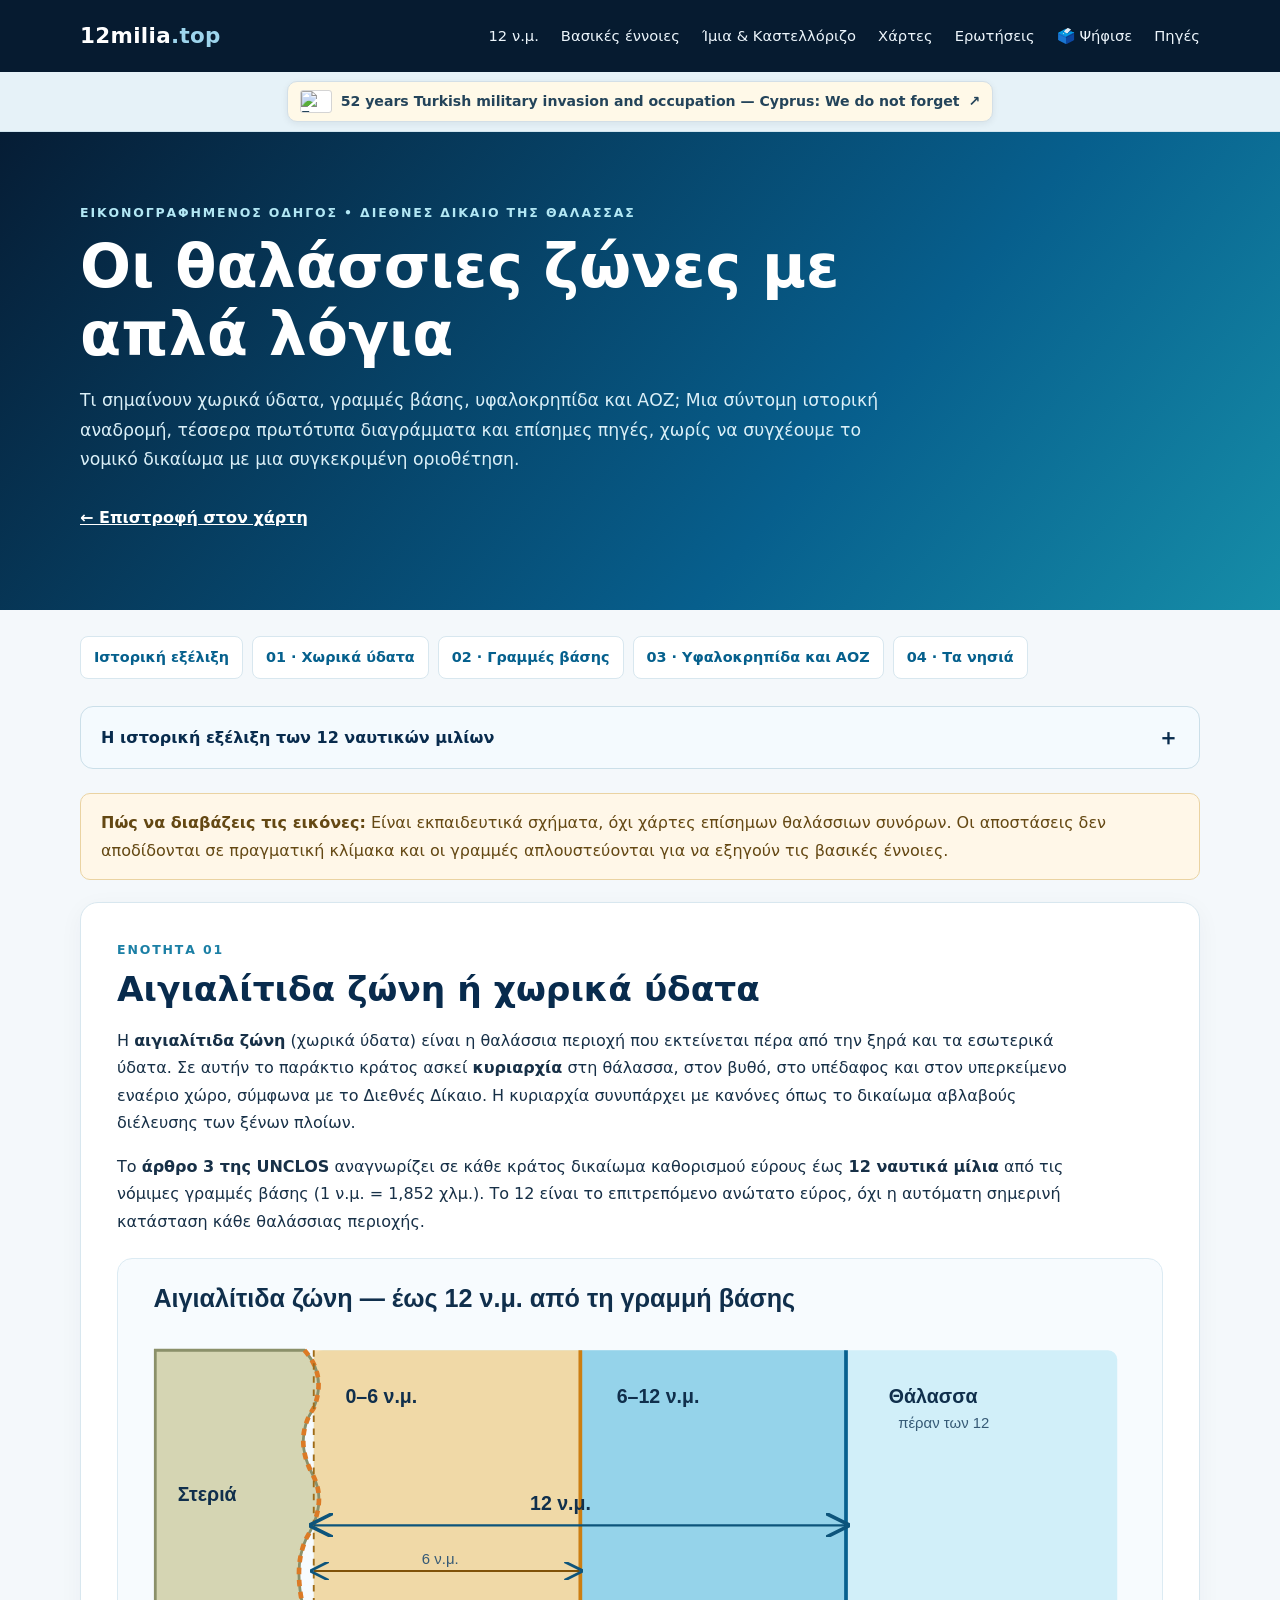
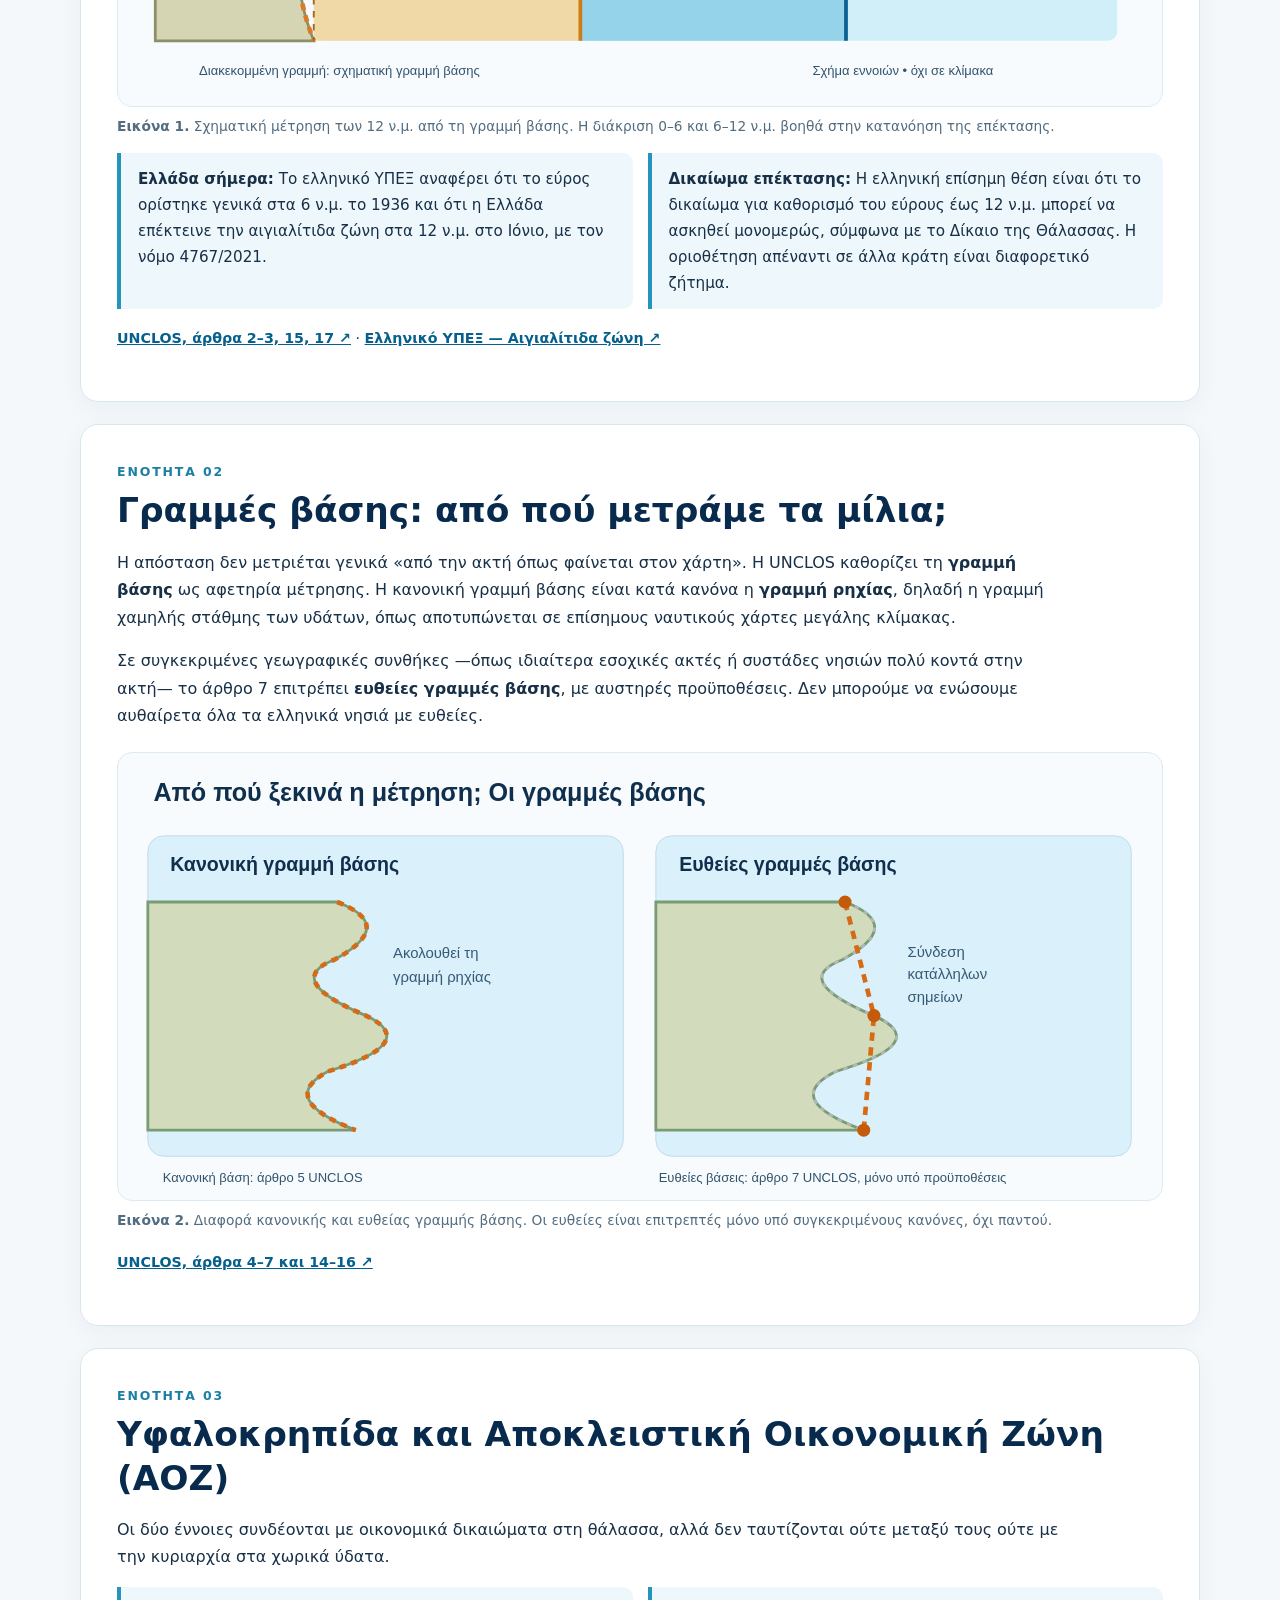
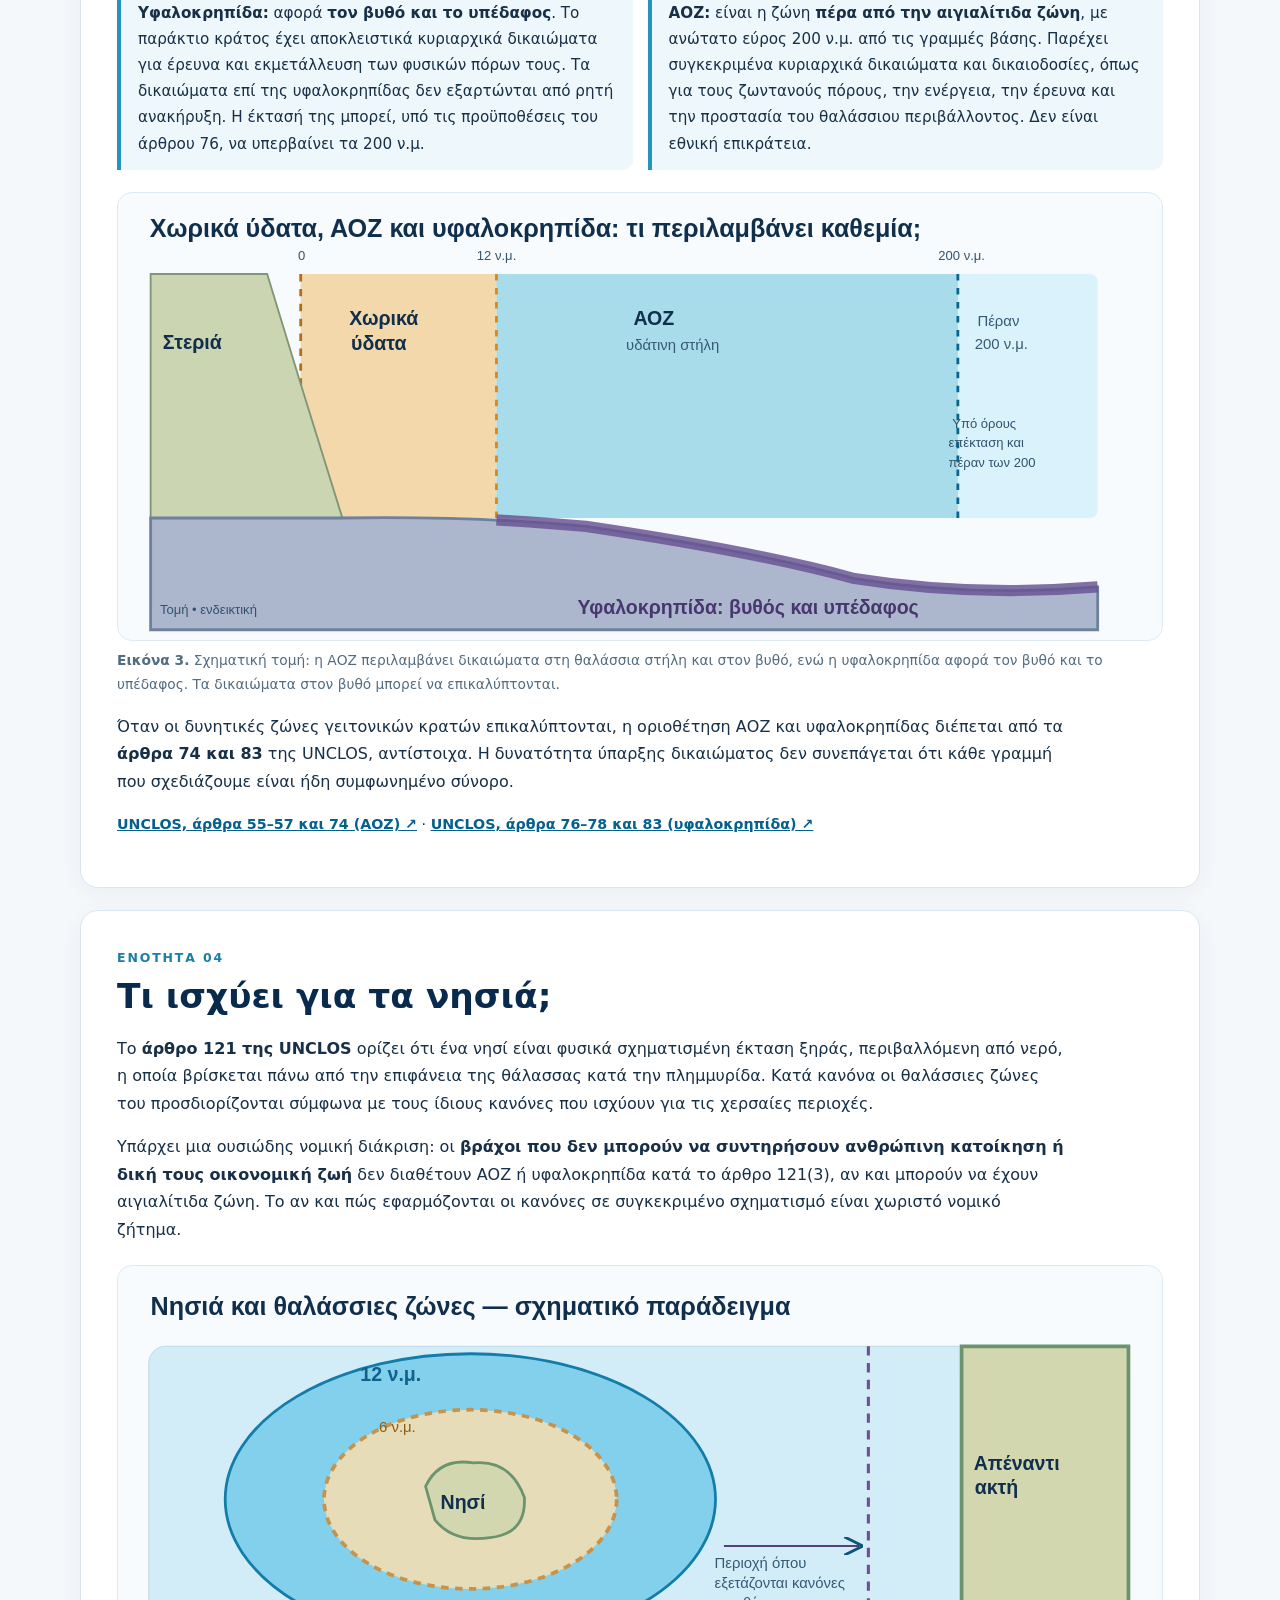
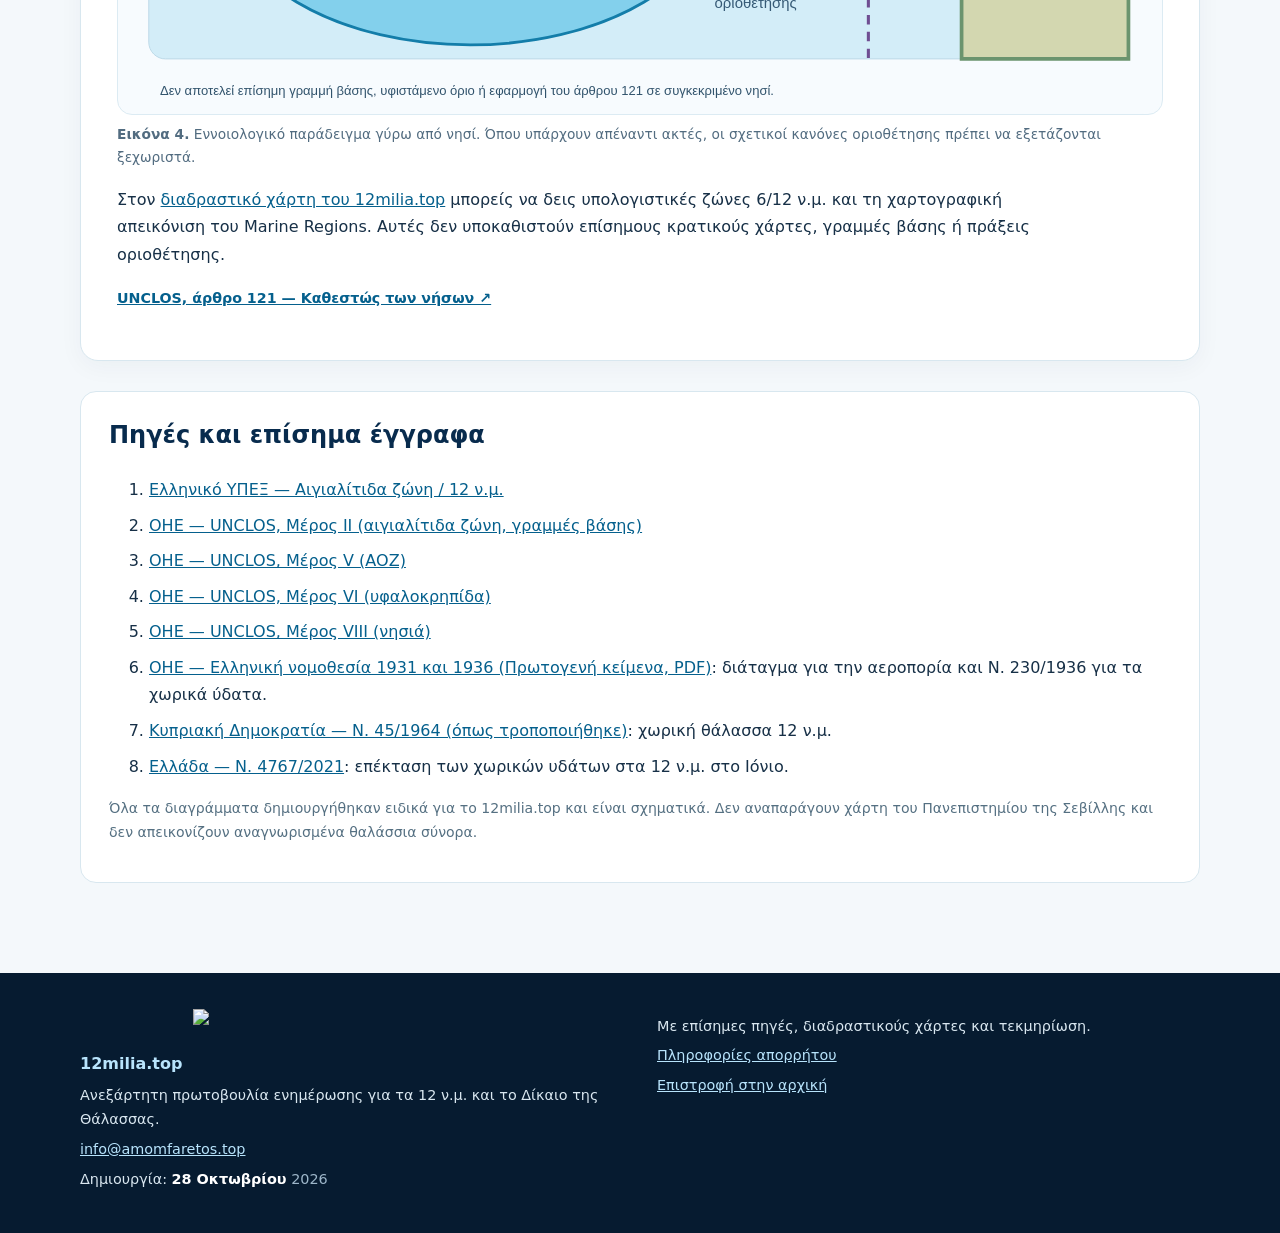
==== commit d6f3263f: "Curate guide sources and align sources heading" ====
--- a/public/basikes-ennoies/index.html
+++ b/public/basikes-ennoies/index.html
@@ -91,7 +91,7 @@
 <li><strong>Τέλη δεκαετίας 1960 — Εξάπλωση των 12 ν.μ.</strong> — Η διεθνής πρακτική στράφηκε σταδιακά προς τα 12 ν.μ., με πολλά παράκτια κράτη να διεκδικούν ήδη αυτό το εύρος.</li>
 <li><strong>1982 — Σύμβαση του ΟΗΕ (UNCLOS).</strong> — Το άρθρο 3 αναγνωρίζει το δικαίωμα κάθε κράτους να καθορίζει αιγιαλίτιδα ζώνη έως 12 ν.μ. από τις νόμιμες γραμμές βάσης.</li>
 <li><strong>1994 — Έναρξη ισχύος.</strong> — Η UNCLOS τέθηκε σε ισχύ στις 16 Νοεμβρίου 1994.</li>
-<li><strong>2021 — Επέκταση στο Ιόνιο.</strong> — Με τον ν. 4767/2021 η Ελλάδα επέκτεινε την αιγιαλίτιδα ζώνη της από 6 σε 12 ν.μ. μόνο στην περιοχή του Ιονίου. Πρόκειται για μια <strong>ασυνήθιστη επιλογή</strong>, για την οποία δεν έχουμε εντοπίσει μέχρι σήμερα αντίστοιχο παράδειγμα άλλου κράτους που να ακολούθησε την ίδια διαδικασία τμηματικής επέκτασης σε 12 ν.μ.</li>
+<li><strong>2021 — Επέκταση στο Ιόνιο.</strong> — Με τον ν. 4767/2021 η Ελλάδα επέκτεινε την αιγιαλίτιδα ζώνη της από 6 σε 12 ν.μ. μόνο στην περιοχή του Ιονίου. Πρόκειται για μια <strong>ασυνήθιστη επιλογή</strong>, για την οποία δεν έχει εντοπιστεί μέχρι σήμερα αντίστοιχο παράδειγμα άλλου κράτους που να ακολούθησε την ίδια διαδικασία τμηματικής επέκτασης σε 12 ν.μ.</li>
 </ol>
 <p><strong>Σημαντική διάκριση:</strong> η υιοθέτηση των 12 ν.μ. από κράτη πριν από το 1982 δεν σημαίνει ότι υπήρχε ήδη παγκοσμίως αποδεκτός συμβατικός κανόνας. Το άρθρο 3 της UNCLOS αποτύπωσε ένα δικαίωμα που σήμερα αναγνωρίζεται και ως εθιμικό διεθνές δίκαιο.</p>
 <p class="history-sources"><strong>Πηγές:</strong>
@@ -99,6 +99,7 @@
 <a href="https://www.un.org/Depts/los/convention_agreements/texts/unclos/part2.htm" target="_blank" rel="noopener noreferrer">UNCLOS — άρθρο 3 ↗</a> ·
 <a href="https://www.mfa.gr/exoteriki-politiki/eidika-themata-exoterikis-politikis/zitimata-ellinotourkikon-scheseon/aigialitida-zoni-casus-belli/" target="_blank" rel="noopener noreferrer">Ελληνικό ΥΠΕΞ — Αιγιαλίτιδα ζώνη ↗</a> ·
 <a href="https://www.mfa.gr/exoteriki-politiki/eidika-themata-exoterikis-politikis/zitimata-ellinotourkikon-scheseon/ethnikos-enaerios-choros/" target="_blank" rel="noopener noreferrer">Ελληνικό ΥΠΕΞ — Εθνικός εναέριος χώρος ↗</a> ·
+<a href="https://www.e-nomothesia.gr/kat-aigialos-paralia/nomos-4767-2021-phek-9a-21-1-2021.html" target="_blank" rel="noopener noreferrer">Ελλάδα — Ν. 4767/2021 (επέκταση στο Ιόνιο) ↗</a> ·
 <a href="https://www.cylaw.org/nomoi/enop/non-ind/1964_1_45/full.html" target="_blank" rel="noopener noreferrer">Κυπριακή Δημοκρατία — Ν. 45/1964 (όπως τροποποιήθηκε) ↗</a> ·
 <a href="https://digitallibrary.un.org/record/4082899/files/A_AC.138_SC.II_SR.48-62-EN.pdf" target="_blank" rel="noopener noreferrer">Αρχεία ΟΗΕ — ιστορική αναφορά στο 1921 ↗</a>.
 </p>
@@ -130,16 +131,36 @@
 <figure class="figure"><img alt="Σχηματικό νησί με περιμετρικές ζώνες έξι και δώδεκα ναυτικών μιλίων και απέναντι ακτή" height="480" loading="lazy" src="assets/04-nisia.svg" width="1120"/><figcaption><strong>Εικόνα 4.</strong> Εννοιολογικό παράδειγμα γύρω από νησί. Όπου υπάρχουν απέναντι ακτές, οι σχετικοί κανόνες οριοθέτησης πρέπει να εξετάζονται ξεχωριστά.</figcaption></figure>
 <p>Στον <a href="../#map">διαδραστικό χάρτη του 12milia.top</a> μπορείς να δεις υπολογιστικές ζώνες 6/12 ν.μ. και τη χαρτογραφική απεικόνιση του Marine Regions. Αυτές δεν υποκαθιστούν επίσημους κρατικούς χάρτες, γραμμές βάσης ή πράξεις οριοθέτησης.</p>
 <p class="source-links"><a href="https://www.un.org/Depts/los/convention_agreements/texts/unclos/part8.htm" rel="noopener noreferrer" target="_blank">UNCLOS, άρθρο 121 — Καθεστώς των νήσων ↗</a></p></section>
-<section class="sources-card" id="piges"><h2>Επίσημες πηγές και περαιτέρω ανάγνωση</h2><ol>
+<section class="sources-card" id="piges"><h2>Πηγές και επίσημα έγγραφα</h2><ol>
 <li><a href="https://www.mfa.gr/exoteriki-politiki/eidika-themata-exoterikis-politikis/zitimata-ellinotourkikon-scheseon/aigialitida-zoni-casus-belli/" rel="noopener noreferrer" target="_blank">Ελληνικό ΥΠΕΞ — Αιγιαλίτιδα ζώνη / 12 ν.μ.</a></li>
 <li><a href="https://www.un.org/Depts/los/convention_agreements/texts/unclos/part2.htm" rel="noopener noreferrer" target="_blank">ΟΗΕ — UNCLOS, Μέρος II (αιγιαλίτιδα ζώνη, γραμμές βάσης)</a></li>
 <li><a href="https://www.un.org/Depts/los/convention_agreements/texts/unclos/part5.htm" rel="noopener noreferrer" target="_blank">ΟΗΕ — UNCLOS, Μέρος V (ΑΟΖ)</a></li>
 <li><a href="https://www.un.org/Depts/los/convention_agreements/texts/unclos/part6.htm" rel="noopener noreferrer" target="_blank">ΟΗΕ — UNCLOS, Μέρος VI (υφαλοκρηπίδα)</a></li>
 <li><a href="https://www.un.org/Depts/los/convention_agreements/texts/unclos/part8.htm" rel="noopener noreferrer" target="_blank">ΟΗΕ — UNCLOS, Μέρος VIII (νησιά)</a></li>
-<li><a href="https://www.mfa.gr/exoteriki-politiki/eidika-themata-exoterikis-politikis/zitimata-ellinotourkikon-scheseon/tourkikes-diekdikiseis/" rel="noopener noreferrer" target="_blank">Ελληνικό ΥΠΕΞ — επίσημη ελληνική τεκμηρίωση για τα Ίμια</a></li>
+
+<li><a href="https://legal.un.org/legislativeseries/pdfs/chapters/book6/book6_part1_1.pdf" rel="noopener noreferrer" target="_blank">ΟΗΕ — Ελληνική νομοθεσία 1931 και 1936 (Πρωτογενή κείμενα, PDF)</a>: διάταγμα για την αεροπορία και Ν. 230/1936 για τα χωρικά ύδατα.</li>
+<li><a href="https://www.cylaw.org/nomoi/enop/non-ind/1964_1_45/full.html" rel="noopener noreferrer" target="_blank">Κυπριακή Δημοκρατία — Ν. 45/1964 (όπως τροποποιήθηκε)</a>: χωρική θάλασσα 12 ν.μ.</li>
+<li><a href="https://www.e-nomothesia.gr/kat-aigialos-paralia/nomos-4767-2021-phek-9a-21-1-2021.html" rel="noopener noreferrer" target="_blank">Ελλάδα — Ν. 4767/2021</a>: επέκταση των χωρικών υδάτων στα 12 ν.μ. στο Ιόνιο.</li>
 </ol><p style="font-size:.88rem;color:#557082">Όλα τα διαγράμματα δημιουργήθηκαν ειδικά για το 12milia.top και είναι σχηματικά. Δεν αναπαράγουν χάρτη του Πανεπιστημίου της Σεβίλλης και δεν απεικονίζουν αναγνωρισμένα θαλάσσια σύνορα.</p></section>
 </main><footer class="footer" id="site-footer"></footer><div class="privacy-overlay" hidden id="privacy-overlay"></div>
 <script data-id="47ee4eba-4db4-470b-afd4-a7f19971bc36" data-utcoffset="2" defer="" src="https://cdn.counter.dev/script.js"></script>
+<script>
+(function () {
+  const history = document.getElementById('historiko');
+  if (!history) return;
+  function openHistoryFromHash() {
+    if (window.location.hash === '#historiko') history.open = true;
+  }
+  openHistoryFromHash();
+  window.addEventListener('hashchange', openHistoryFromHash);
+  const contentsLink = document.querySelector('.toc a[href="#historiko"]');
+  if (contentsLink) {
+    contentsLink.addEventListener('click', function () {
+      history.open = true;
+    });
+  }
+})();
+</script>
 <script src="../assets/site-shell.js?v=1"></script>
 <script src="../assets/privacy.js?v=44"></script>
 </body></html>
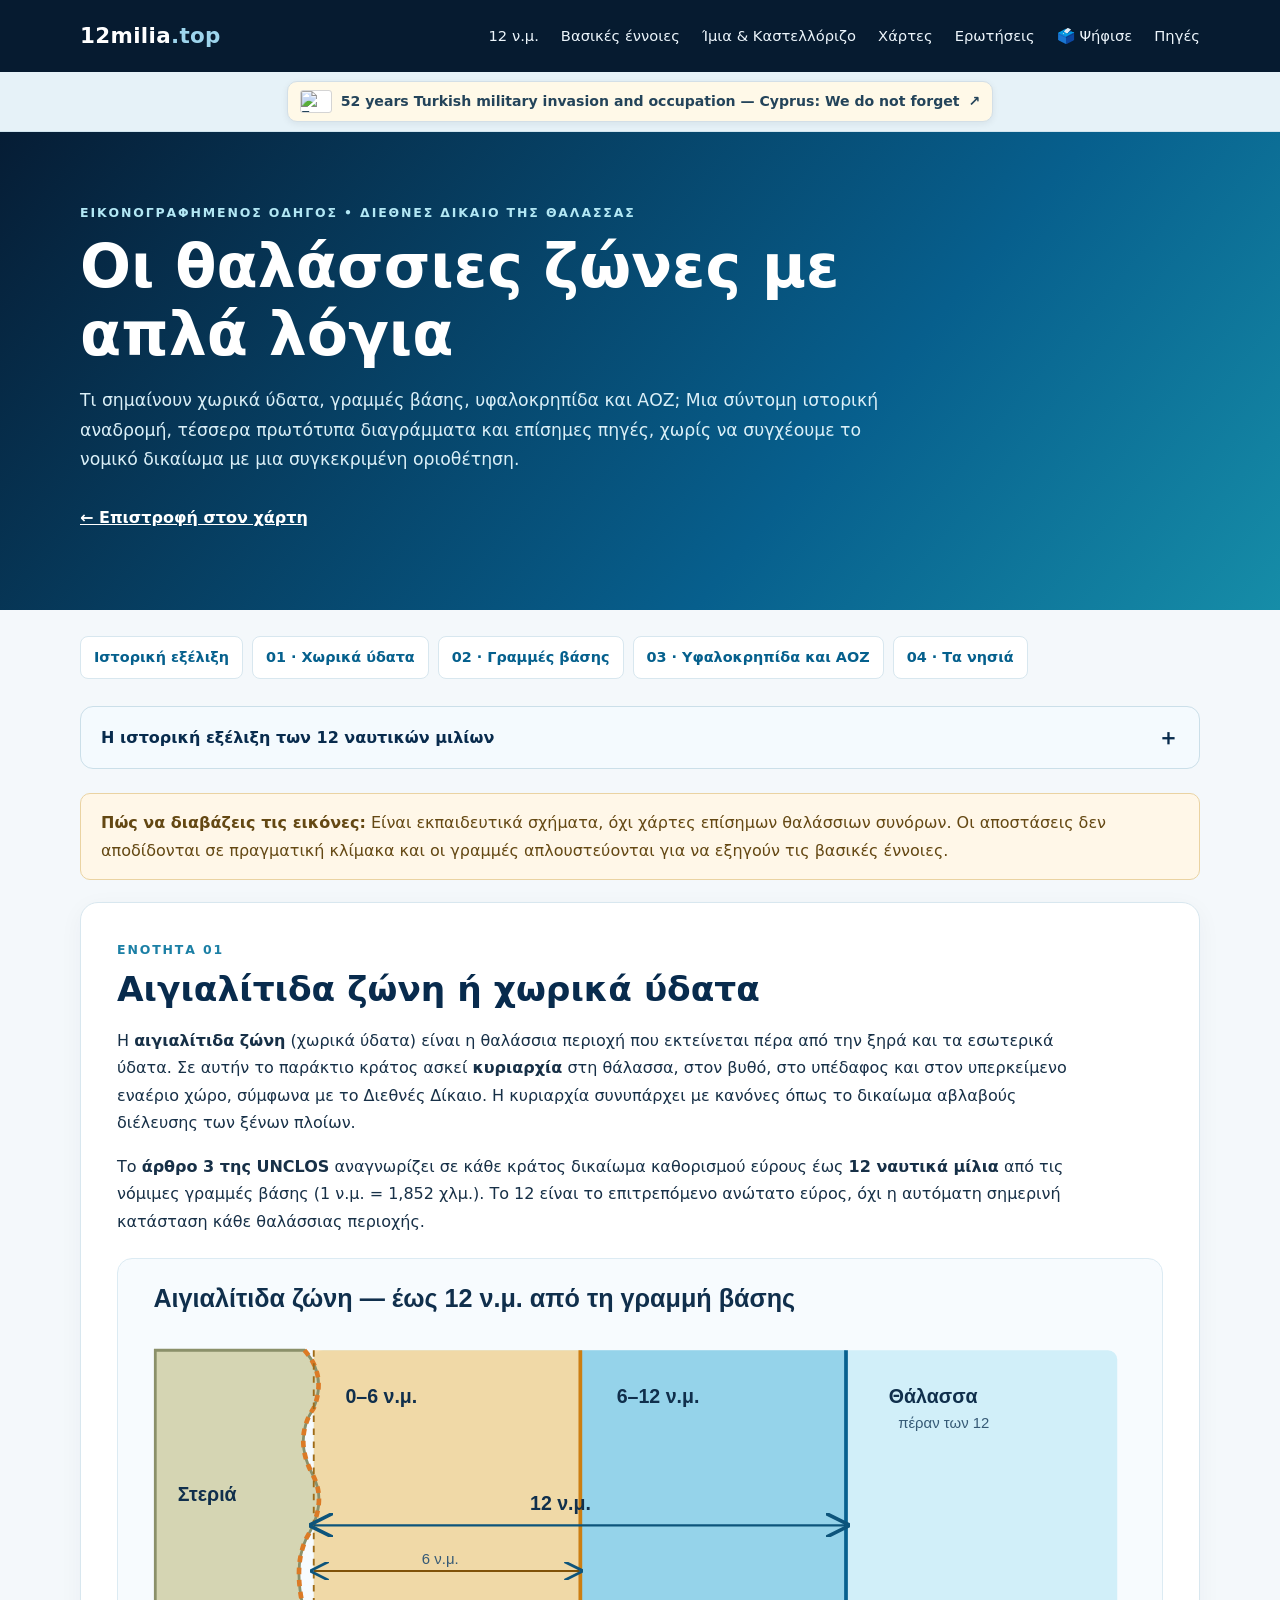
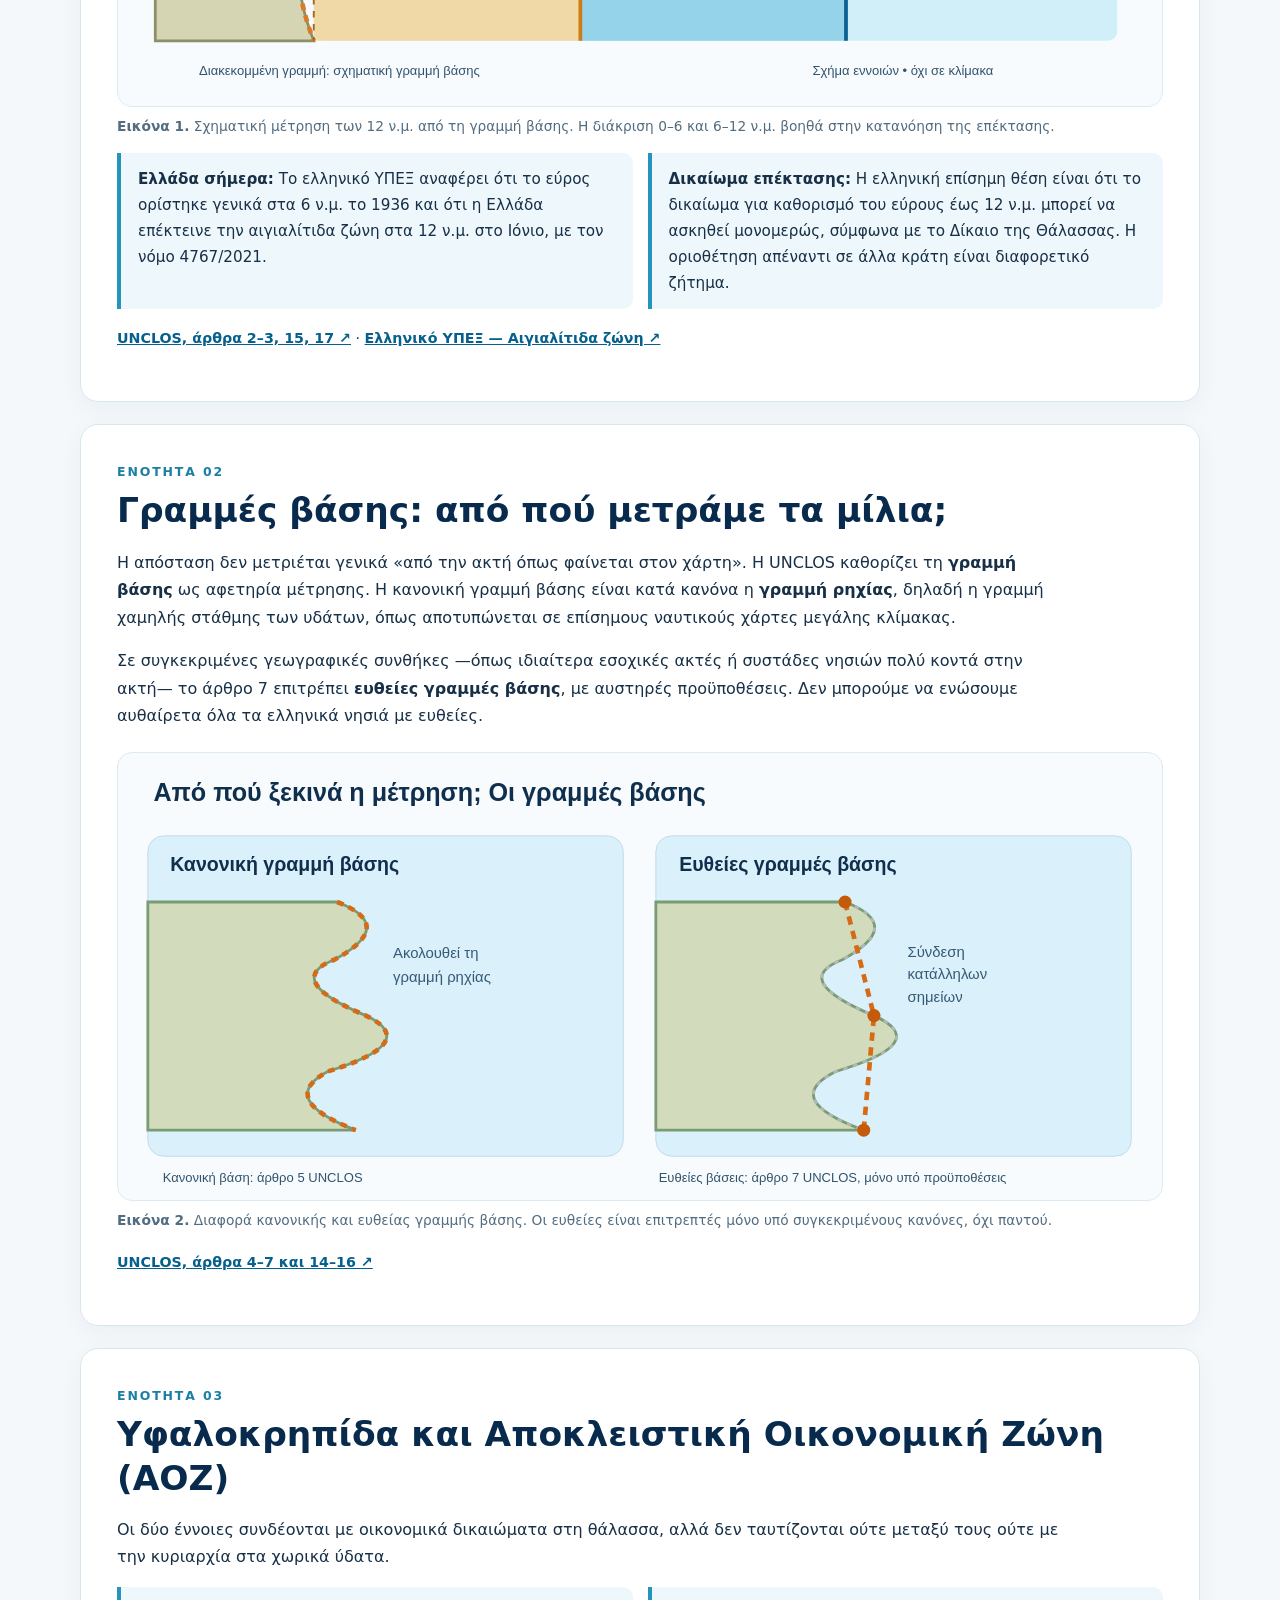
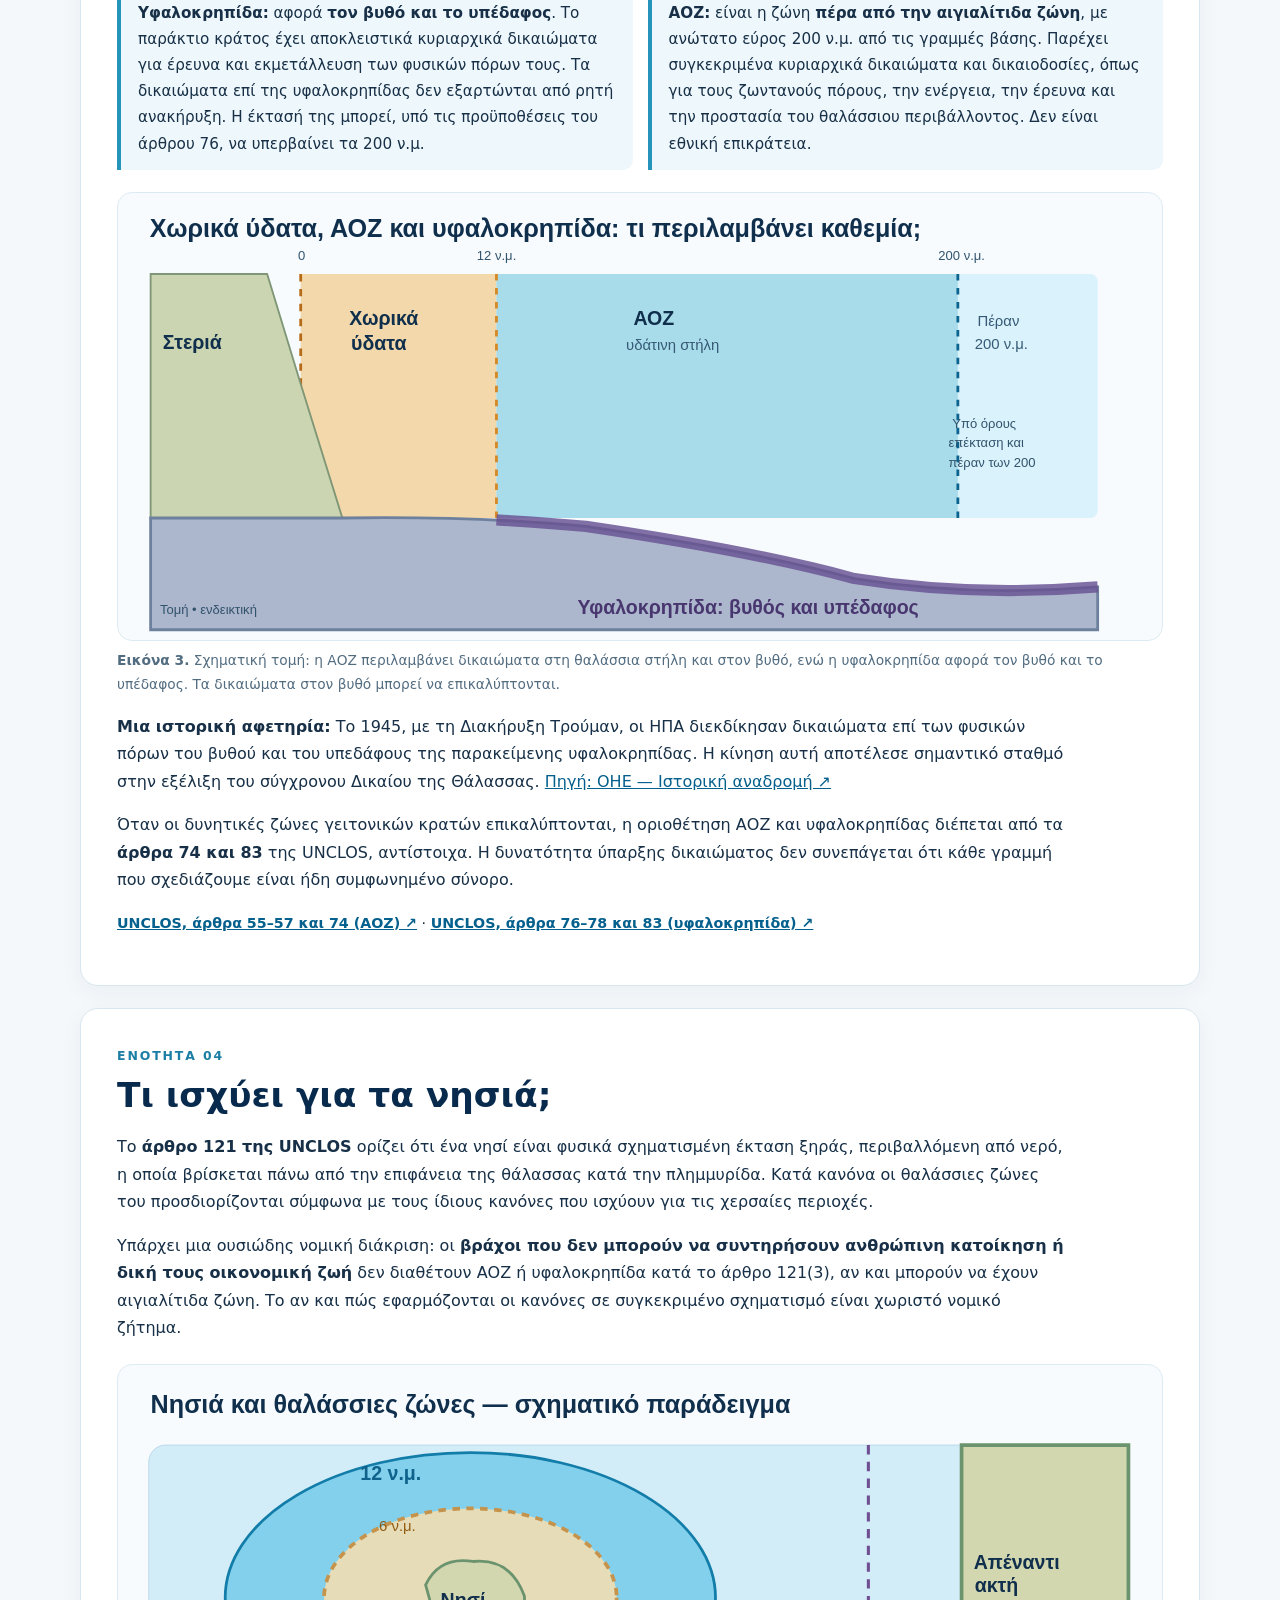
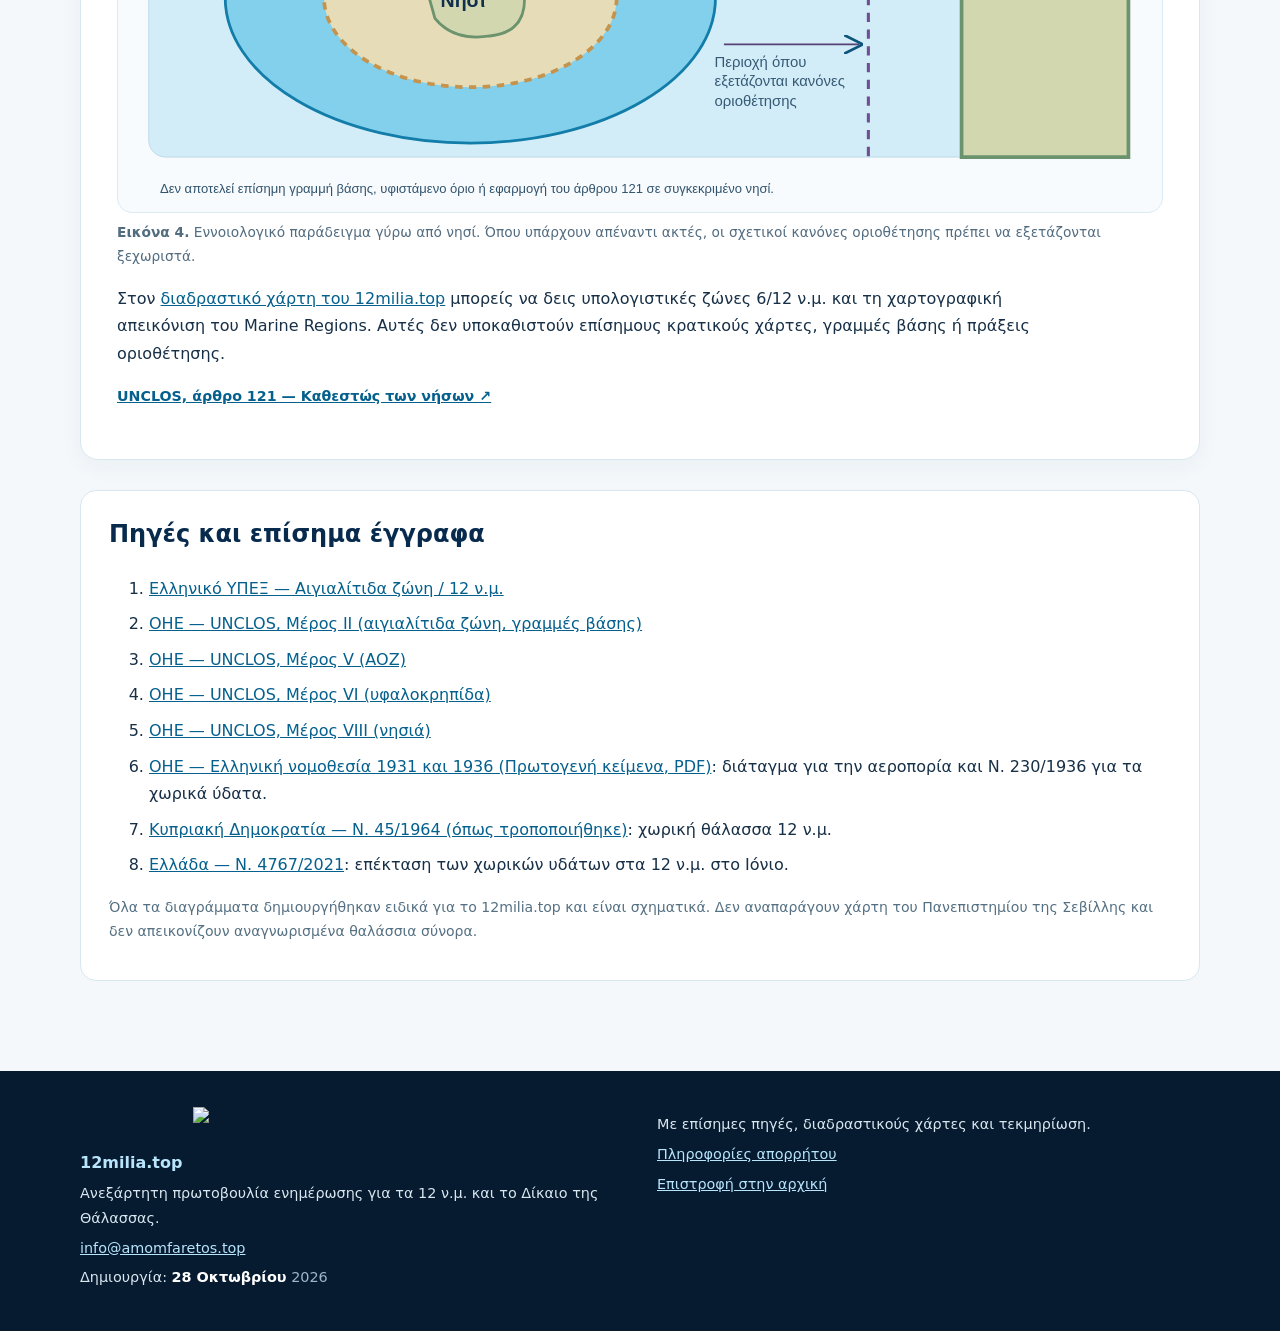
==== commit 717dc50c: "Add cannon-shot rule and Truman proclamation historical context" ====
--- a/public/basikes-ennoies/index.html
+++ b/public/basikes-ennoies/index.html
@@ -82,7 +82,7 @@
 <div class="history-content">
 <p class="history-intro">Το δικαίωμα καθορισμού αιγιαλίτιδας ζώνης έως 12 ν.μ. διαμορφώθηκε σταδιακά, μέσα από την πρακτική των κρατών και τις διεθνείς διαπραγματεύσεις, μέχρι την κατοχύρωσή του στη Σύμβαση του ΟΗΕ για το Δίκαιο της Θάλασσας.</p>
 <ol class="history-timeline">
-<li><strong>Παραδοσιακό όριο 3 ν.μ.</strong> — Για μεγάλο διάστημα αρκετές ναυτικές δυνάμεις υποστήριζαν την περιορισμένη αιγιαλίτιδα ζώνη των τριών ναυτικών μιλίων, αλλά δεν ακολουθούσαν όλα τα κράτη τον ίδιο κανόνα.</li>
+<li><strong>Παραδοσιακό όριο 3 ν.μ.</strong> — Το όριο συνδέθηκε ιστορικά με τον «κανόνα βολής του πυροβόλου»: η κρατική κυριαρχία στη θάλασσα εκτεινόταν έως εκεί όπου μπορούσε να ασκηθεί έλεγχος από την ξηρά. Τα 3 ν.μ. υιοθετήθηκαν από πολλές ναυτικές δυνάμεις, χωρίς να αποτελούν ενιαία πρακτική όλων των κρατών.</li>
 <li><strong>1921 — Πρώιμη εφαρμογή των 12 ν.μ.</strong> — Σύμφωνα με ιστορική δήλωση σοβιετικής αντιπροσωπείας στον ΟΗΕ, το 1921 θεσπίστηκε όριο 12 ν.μ.· η ακριβής έκταση και νομική φύση των πρώιμων σοβιετικών ρυθμίσεων χρειάζεται διάκριση από τον μεταγενέστερο γενικό κανόνα.</li>
 <li><strong>1931 — Ελλάδα: 3 ν.μ. στη θάλασσα, 10 ν.μ. στον αέρα.</strong> — Ενώ τα ελληνικά χωρικά ύδατα εκτείνονταν γενικά στα 3 ν.μ., με διάταγμα της 6ης Σεπτεμβρίου 1931 καθορίστηκε ειδική ζώνη 10 ν.μ. για σκοπούς αεροπορίας και αστυνόμευσής της.</li>
 <li><strong>1936 — Ελλάδα: 6 ν.μ.</strong> — Με τον ν. 230/1936 τα ελληνικά χωρικά ύδατα επεκτάθηκαν γενικά από 3 σε 6 ν.μ., ενώ διατηρήθηκε η ειδική ρύθμιση των 10 ν.μ. για τον εναέριο χώρο.</li>
@@ -123,6 +123,7 @@
 <p>Οι δύο έννοιες συνδέονται με οικονομικά δικαιώματα στη θάλασσα, αλλά δεν ταυτίζονται ούτε μεταξύ τους ούτε με την κυριαρχία στα χωρικά ύδατα.</p>
 <div class="two-up"><div class="fact"><p><strong>Υφαλοκρηπίδα:</strong> αφορά <strong>τον βυθό και το υπέδαφος</strong>. Το παράκτιο κράτος έχει αποκλειστικά κυριαρχικά δικαιώματα για έρευνα και εκμετάλλευση των φυσικών πόρων τους. Τα δικαιώματα επί της υφαλοκρηπίδας δεν εξαρτώνται από ρητή ανακήρυξη. Η έκτασή της μπορεί, υπό τις προϋποθέσεις του άρθρου 76, να υπερβαίνει τα 200 ν.μ.</p></div><div class="fact"><p><strong>ΑΟΖ:</strong> είναι η ζώνη <strong>πέρα από την αιγιαλίτιδα ζώνη</strong>, με ανώτατο εύρος 200 ν.μ. από τις γραμμές βάσης. Παρέχει συγκεκριμένα κυριαρχικά δικαιώματα και δικαιοδοσίες, όπως για τους ζωντανούς πόρους, την ενέργεια, την έρευνα και την προστασία του θαλάσσιου περιβάλλοντος. Δεν είναι εθνική επικράτεια.</p></div></div>
 <figure class="figure"><img alt="Εγκάρσια τομή με χωρικά ύδατα, ΑΟΖ στη θάλασσα, και υφαλοκρηπίδα στον βυθό και στο υπέδαφος" height="480" loading="lazy" src="assets/03-aoz-yfalokripida.svg" width="1120"/><figcaption><strong>Εικόνα 3.</strong> Σχηματική τομή: η ΑΟΖ περιλαμβάνει δικαιώματα στη θαλάσσια στήλη και στον βυθό, ενώ η υφαλοκρηπίδα αφορά τον βυθό και το υπέδαφος. Τα δικαιώματα στον βυθό μπορεί να επικαλύπτονται.</figcaption></figure>
+<p><strong>Μια ιστορική αφετηρία:</strong> Το 1945, με τη Διακήρυξη Τρούμαν, οι ΗΠΑ διεκδίκησαν δικαιώματα επί των φυσικών πόρων του βυθού και του υπεδάφους της παρακείμενης υφαλοκρηπίδας. Η κίνηση αυτή αποτέλεσε σημαντικό σταθμό στην εξέλιξη του σύγχρονου Δικαίου της Θάλασσας. <a href="https://www.un.org/Depts/los/convention_agreements/convention_historical_perspective.htm" target="_blank" rel="noopener noreferrer">Πηγή: ΟΗΕ — Ιστορική αναδρομή ↗</a></p>
 <p>Όταν οι δυνητικές ζώνες γειτονικών κρατών επικαλύπτονται, η οριοθέτηση ΑΟΖ και υφαλοκρηπίδας διέπεται από τα <strong>άρθρα 74 και 83</strong> της UNCLOS, αντίστοιχα. Η δυνατότητα ύπαρξης δικαιώματος δεν συνεπάγεται ότι κάθε γραμμή που σχεδιάζουμε είναι ήδη συμφωνημένο σύνορο.</p>
 <p class="source-links"><a href="https://www.un.org/Depts/los/convention_agreements/texts/unclos/part5.htm" rel="noopener noreferrer" target="_blank">UNCLOS, άρθρα 55–57 και 74 (ΑΟΖ) ↗</a> · <a href="https://www.un.org/Depts/los/convention_agreements/texts/unclos/part6.htm" rel="noopener noreferrer" target="_blank">UNCLOS, άρθρα 76–78 και 83 (υφαλοκρηπίδα) ↗</a></p></section>
 <section class="concept" id="nisia"><div class="eyebrow">Ενότητα 04</div><h2>Τι ισχύει για τα νησιά;</h2>
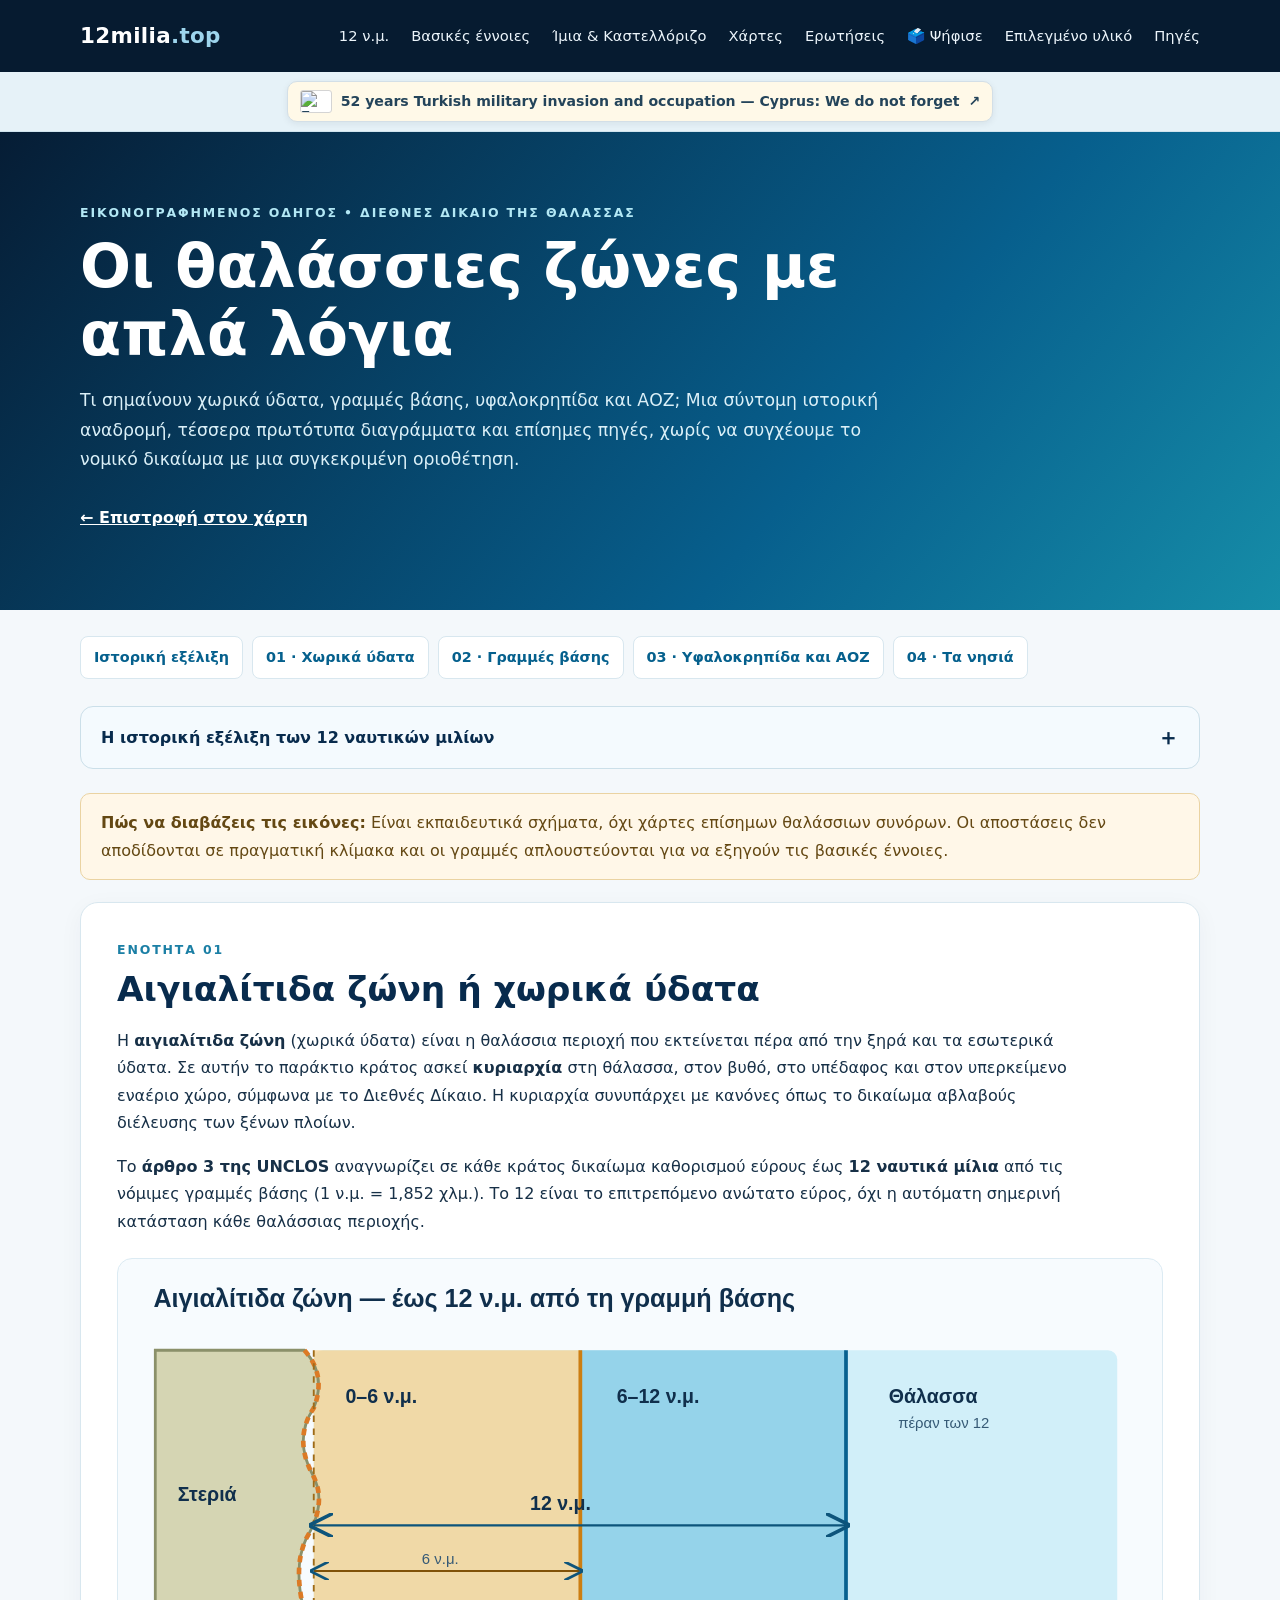
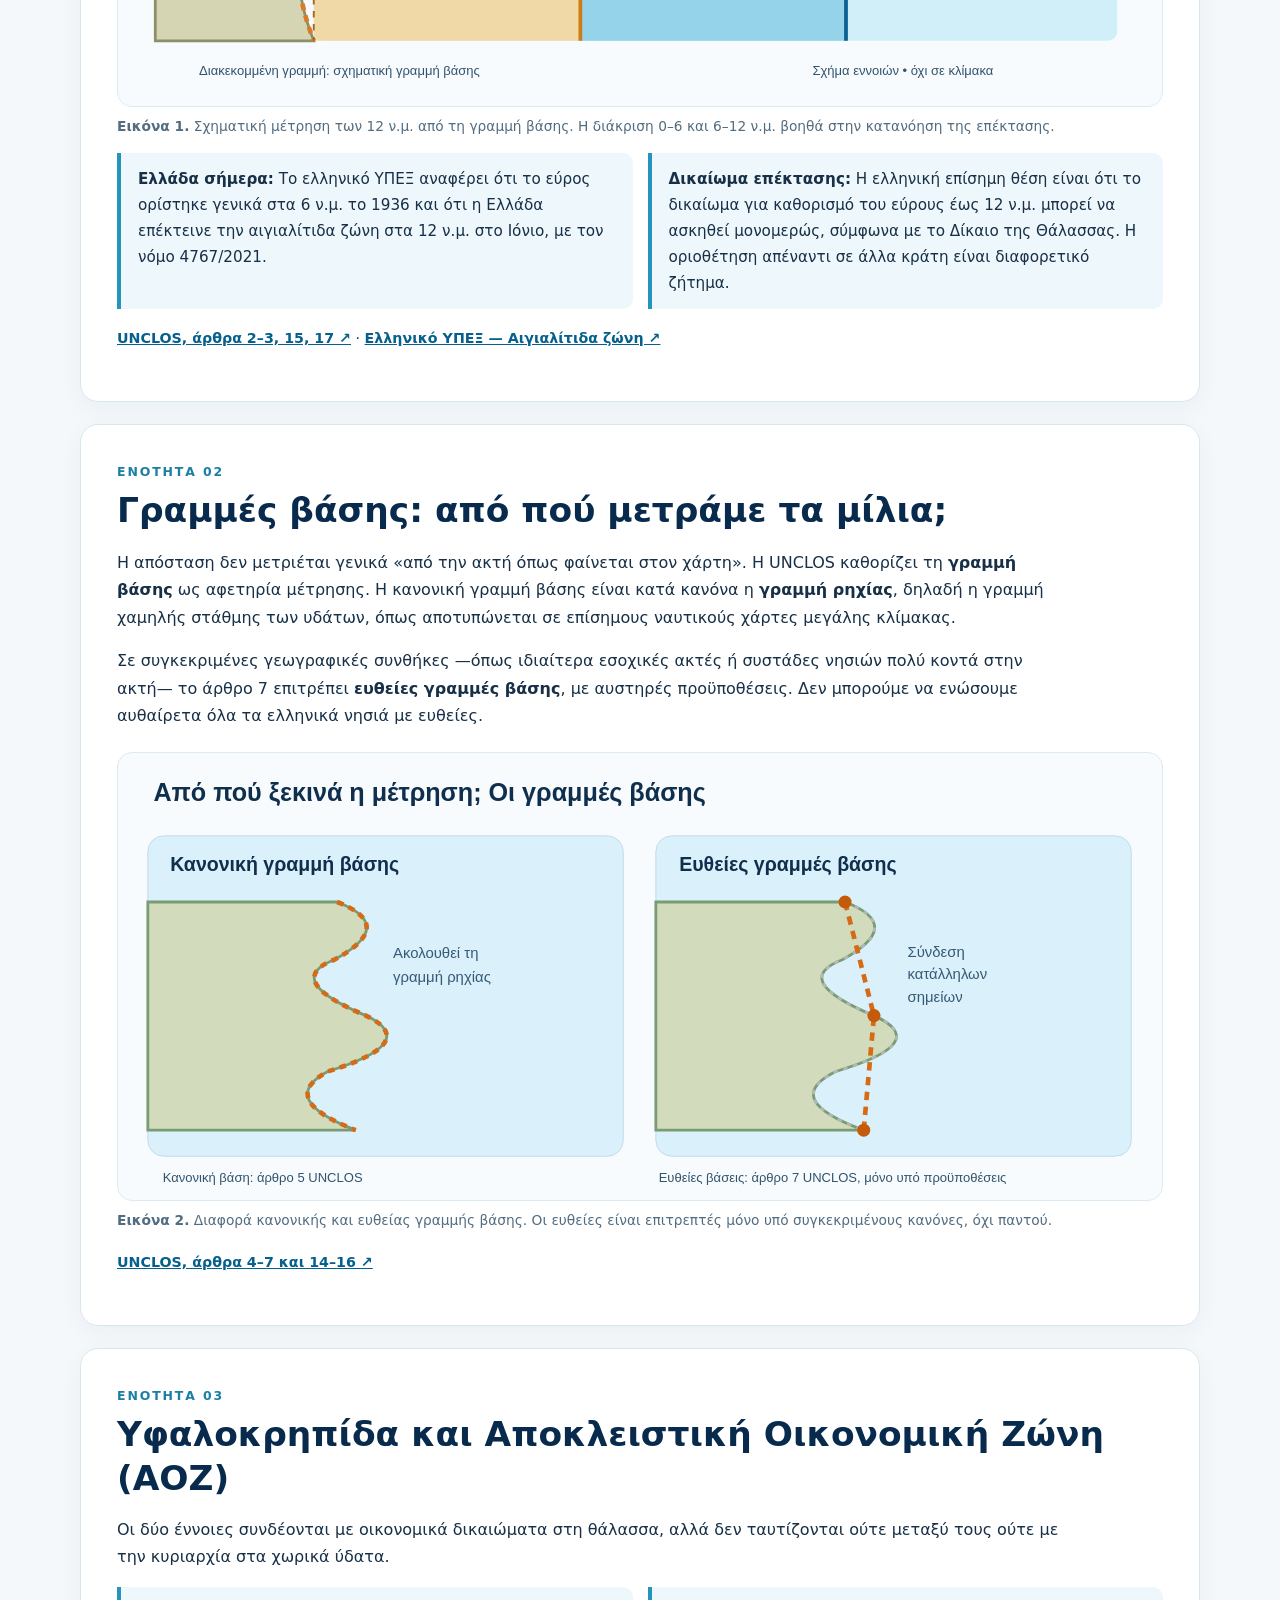
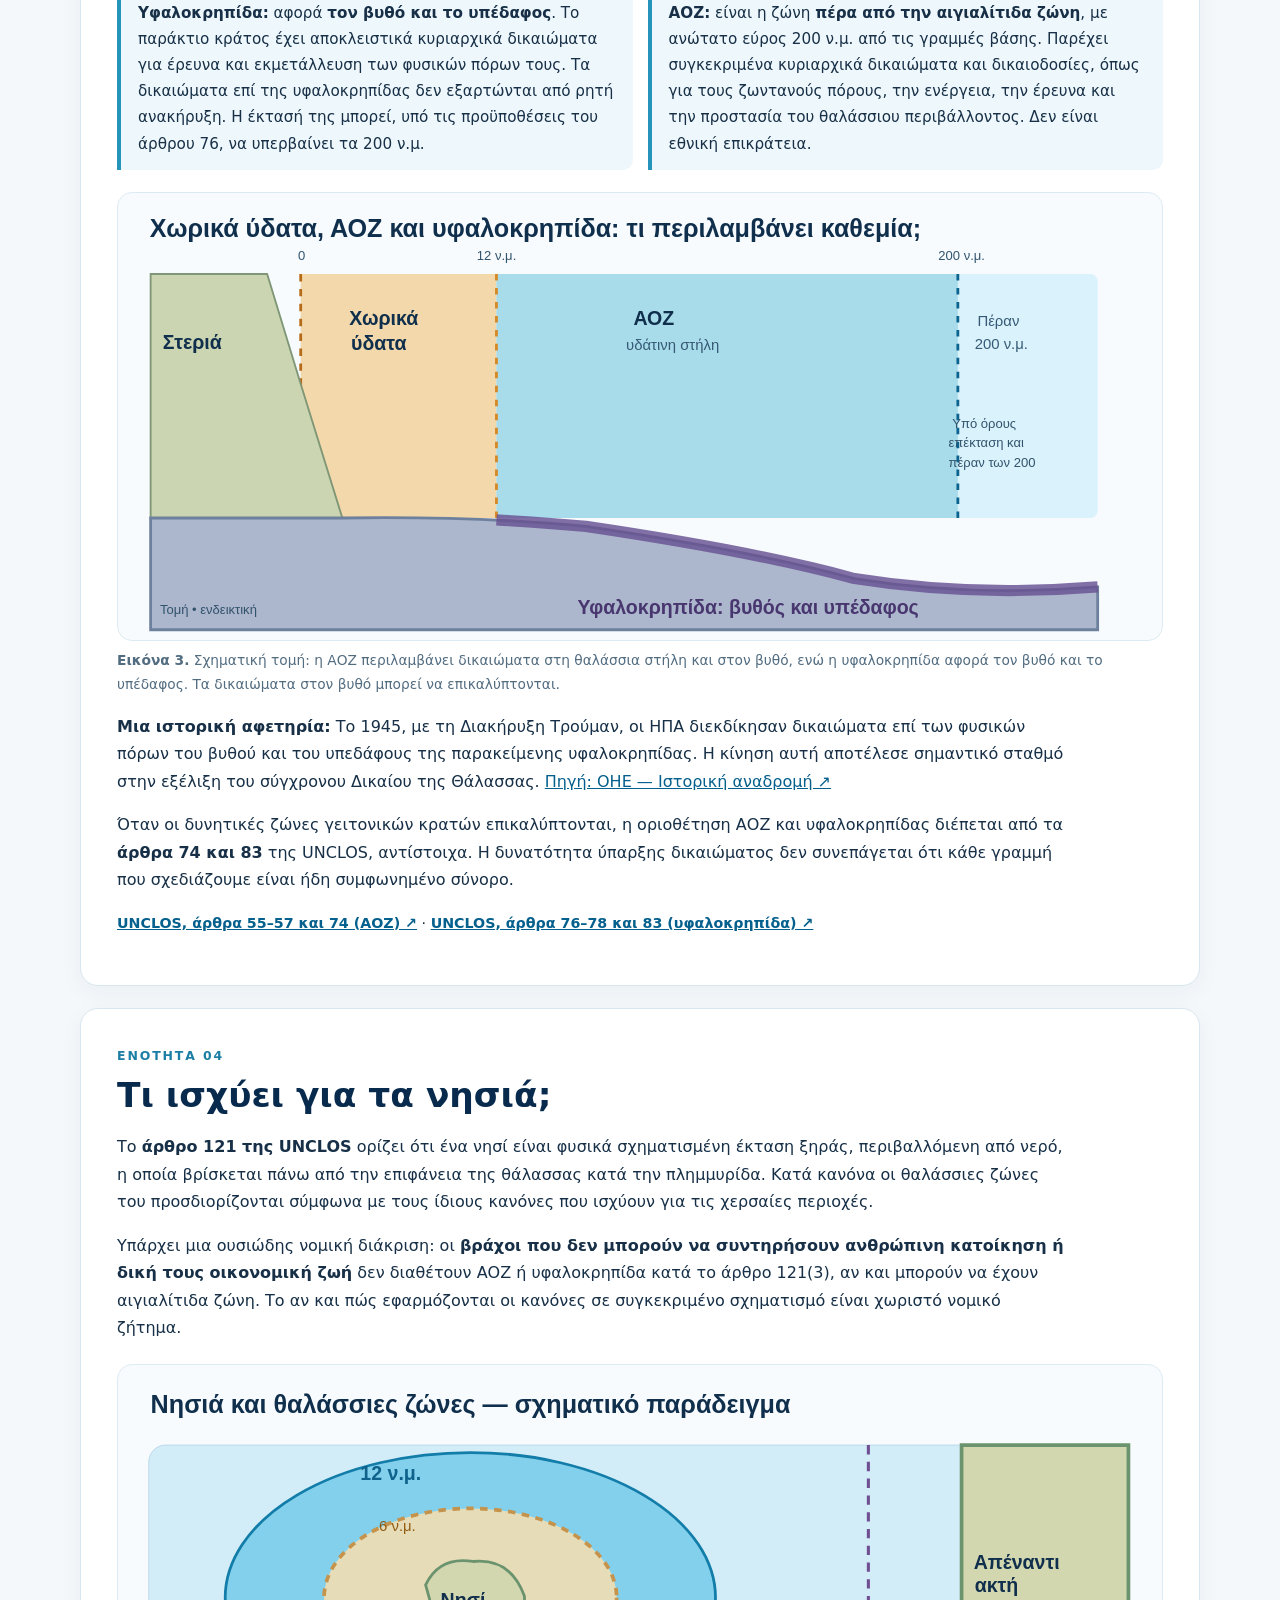
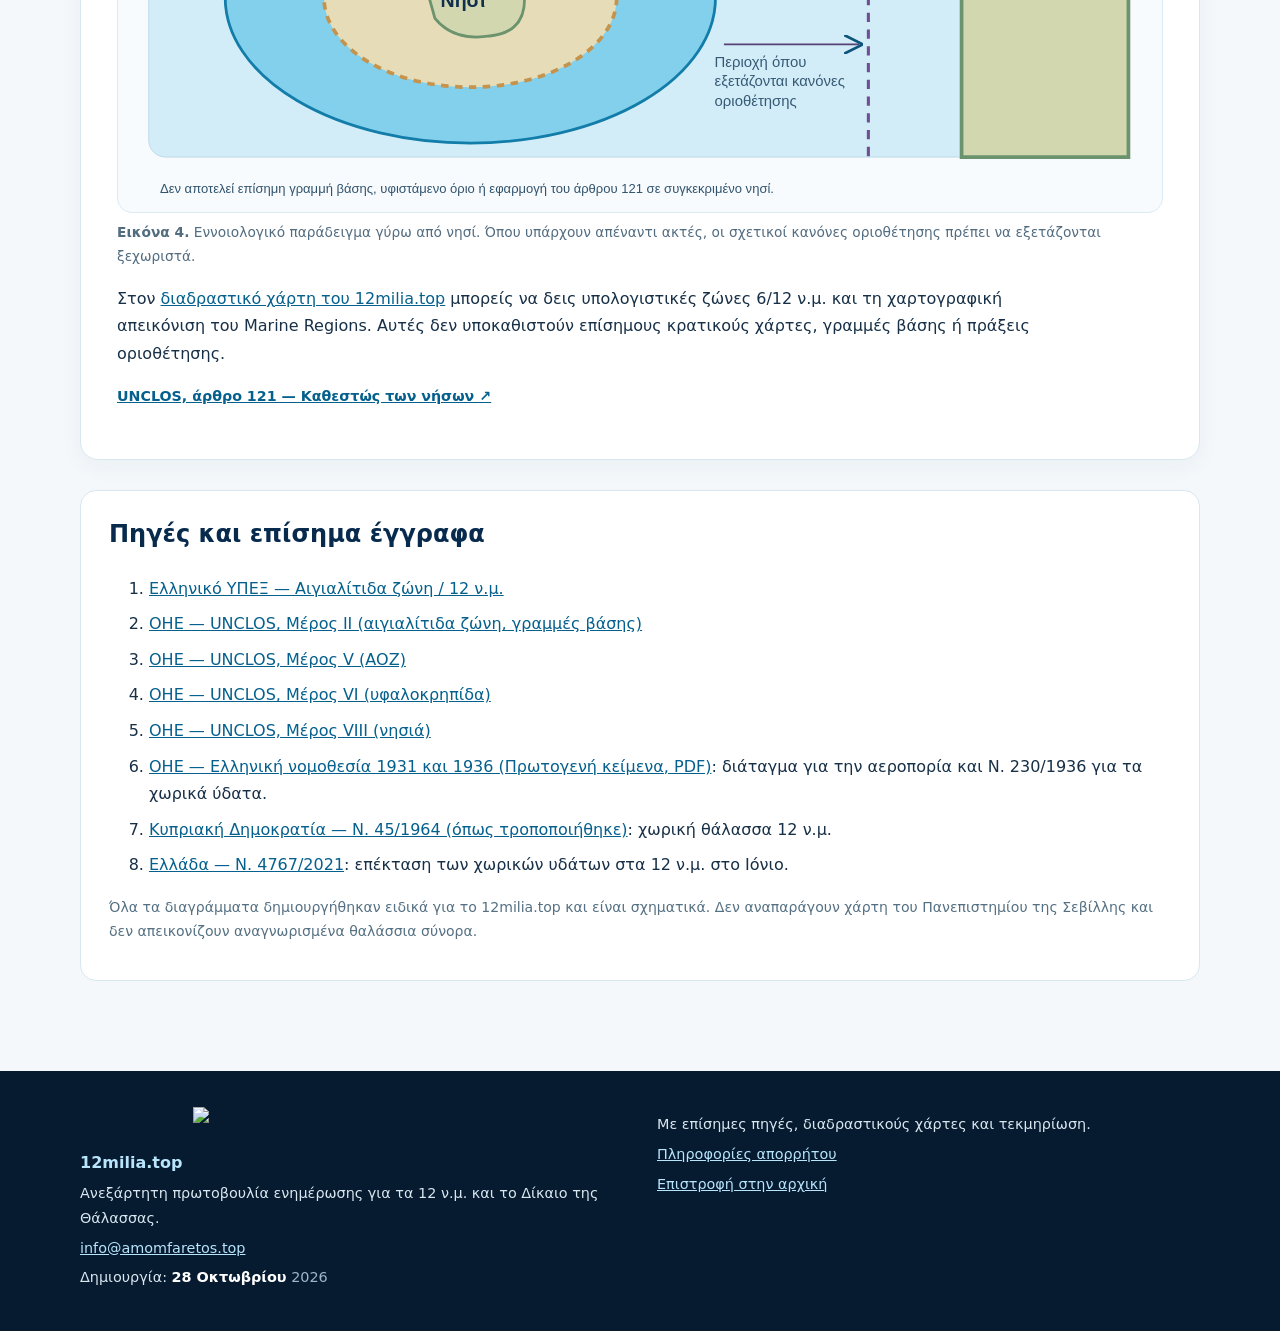
==== commit 99b164db: "SEO: refine page metadata public/basikes-ennoies/index.html" ====
--- a/public/basikes-ennoies/index.html
+++ b/public/basikes-ennoies/index.html
@@ -6,7 +6,8 @@
 <meta content="width=device-width, initial-scale=1" name="viewport"/>
 <meta content="#082b4d" name="theme-color"/>
 <meta content="Εικονογραφημένος οδηγός για αιγιαλίτιδα ζώνη, γραμμές βάσης, υφαλοκρηπίδα, ΑΟΖ και θαλάσσιες ζώνες νησιών. UNCLOS και επίσημες ελληνικές πηγές." name="description"/>
-<title>Βασικές έννοιες του Δικαίου της Θάλασσας | 12milia.top</title>
+<title>Αιγιαλίτιδα Ζώνη, ΑΟΖ &amp; Υφαλοκρηπίδα | 12milia.top</title>
+<link rel="canonical" href="https://12milia.top/basikes-ennoies/"/>
 <style>
 :root{--navy:#082b4d;--deep:#061b30;--blue:#1277a2;--paper:#f4f8fb;--ink:#173047;--muted:#547187;--border:#d8e7ef;--white:#fff;--gold:#e9b765}
 *{box-sizing:border-box}html{scroll-behavior:smooth}body{margin:0;background:var(--paper);color:var(--ink);font:16px/1.72 system-ui,-apple-system,"Segoe UI",Arial,sans-serif}
--- a/public/assets/site-shell.css
+++ b/public/assets/site-shell.css
@@ -28,3 +28,24 @@
 .footer-brand:hover {
   text-decoration: underline;
 }
+
+/* Lightweight, accessible site-wide search */
+.navlinks{align-items:center}
+.site-search-trigger{display:inline-flex;align-items:center;justify-content:center;align-self:center;border:1px solid #ffffff65;border-radius:9px;background:transparent;color:#ecf5fb;cursor:pointer;padding:5px 8px;font:inherit;line-height:1}
+.site-search-trigger:hover,.site-search-trigger:focus-visible{background:#ffffff24}
+.site-search-active{overflow:hidden}
+.site-search-overlay[hidden]{display:none}
+.site-search-overlay{position:fixed;inset:0;z-index:2000;background:#041c30c9;display:flex;justify-content:center;align-items:flex-start;padding:9vh 16px 20px;overflow:auto}
+.site-search-dialog{background:#fff;color:#17384e;border-radius:16px;width:min(660px,100%);padding:23px;box-shadow:0 22px 70px #061b3066}
+.site-search-heading{display:flex;align-items:center;justify-content:space-between;gap:10px}
+.site-search-heading h2{font-size:1.3rem;margin:0;color:#092f51}
+.site-search-close{border:0;background:transparent;font-size:2rem;line-height:1;cursor:pointer;color:#31516b}
+.site-search-dialog label{display:block;margin:13px 0 7px;font-weight:650}
+.site-search-dialog input{box-sizing:border-box;width:100%;border:1px solid #9ebbd0;border-radius:9px;font:inherit;padding:12px}
+.site-search-dialog input:focus-visible{outline:3px solid #9ad7f0}
+.site-search-status,.site-search-note{font-size:.87rem;color:#577083;margin:12px 0}
+.site-search-results{display:grid;gap:9px;max-height:45vh;overflow:auto}
+.site-search-result{display:grid;gap:4px;text-decoration:none;border:1px solid #d8e5ee;border-radius:10px;padding:11px;color:#153d58}
+.site-search-result:hover,.site-search-result:focus-visible{background:#eaf6fc}
+.site-search-result small{color:#647f90}
+.site-search-result span{font-size:.88rem;line-height:1.5}
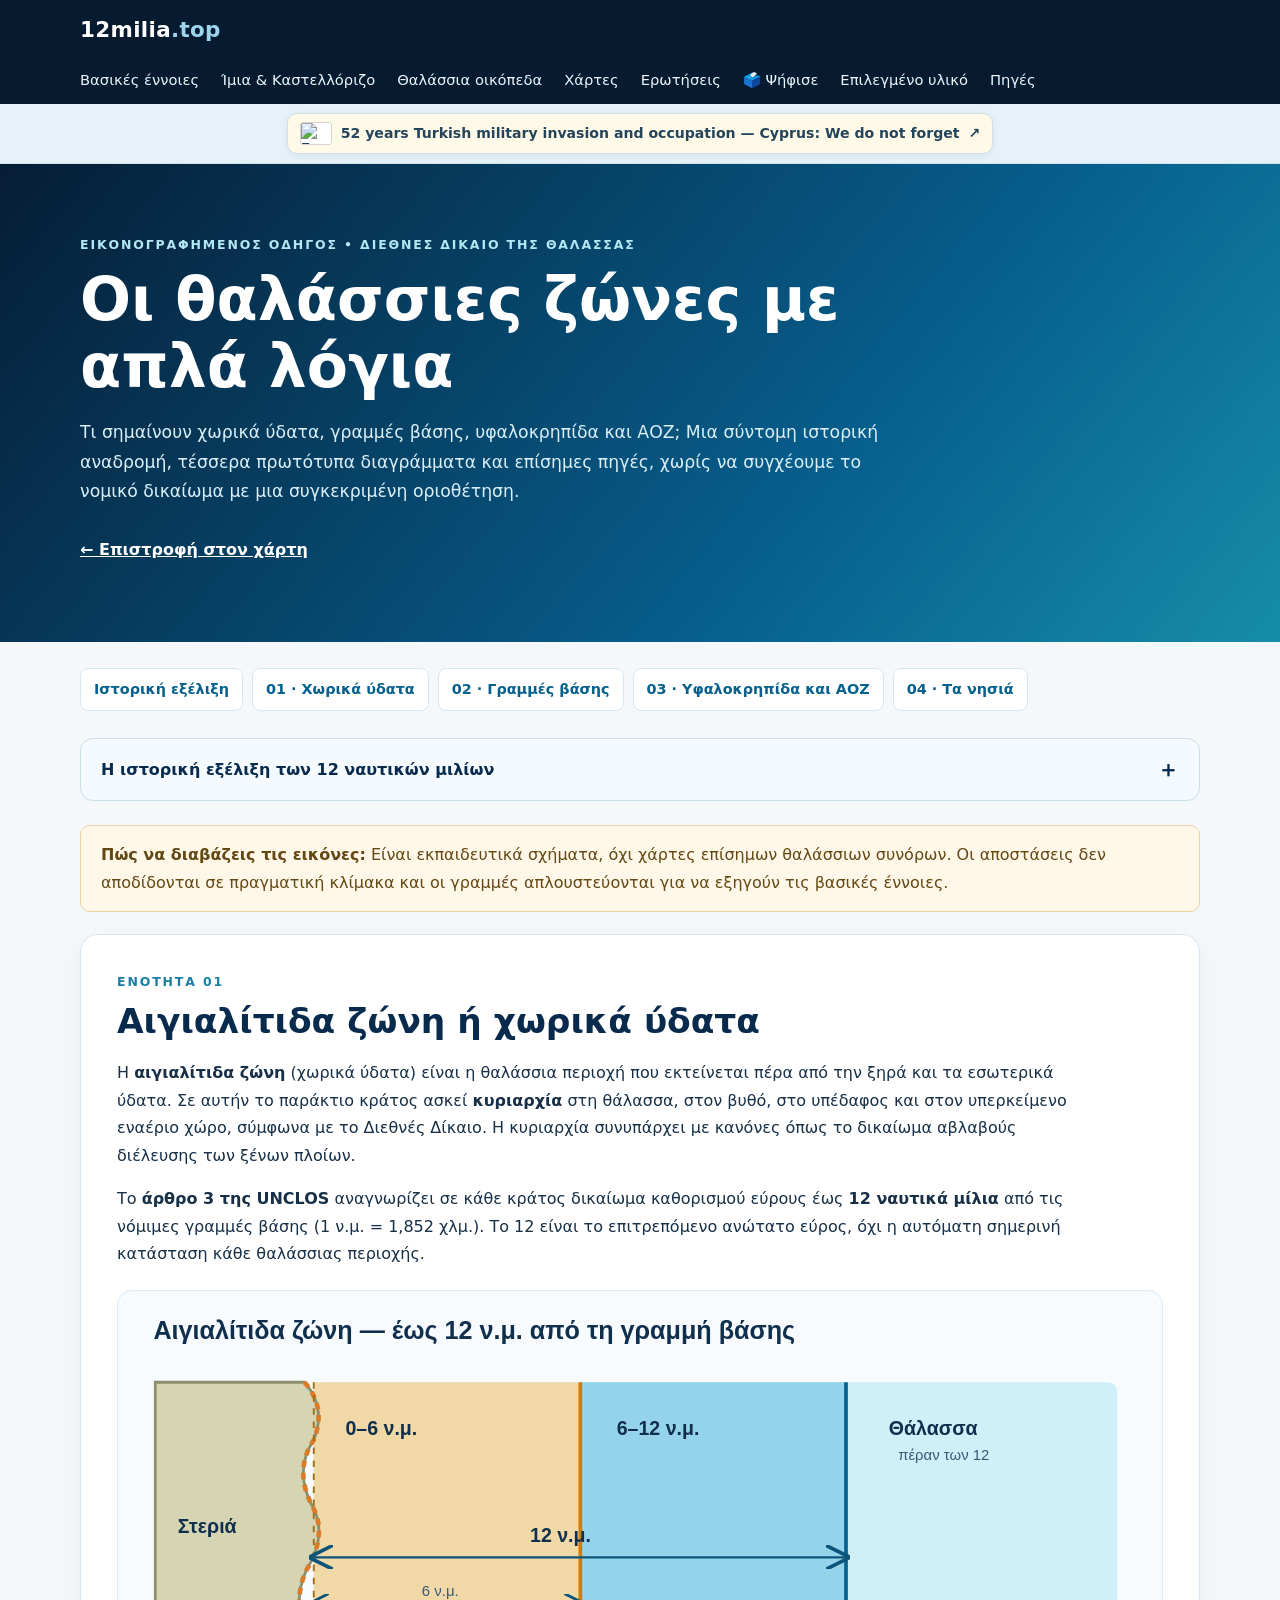
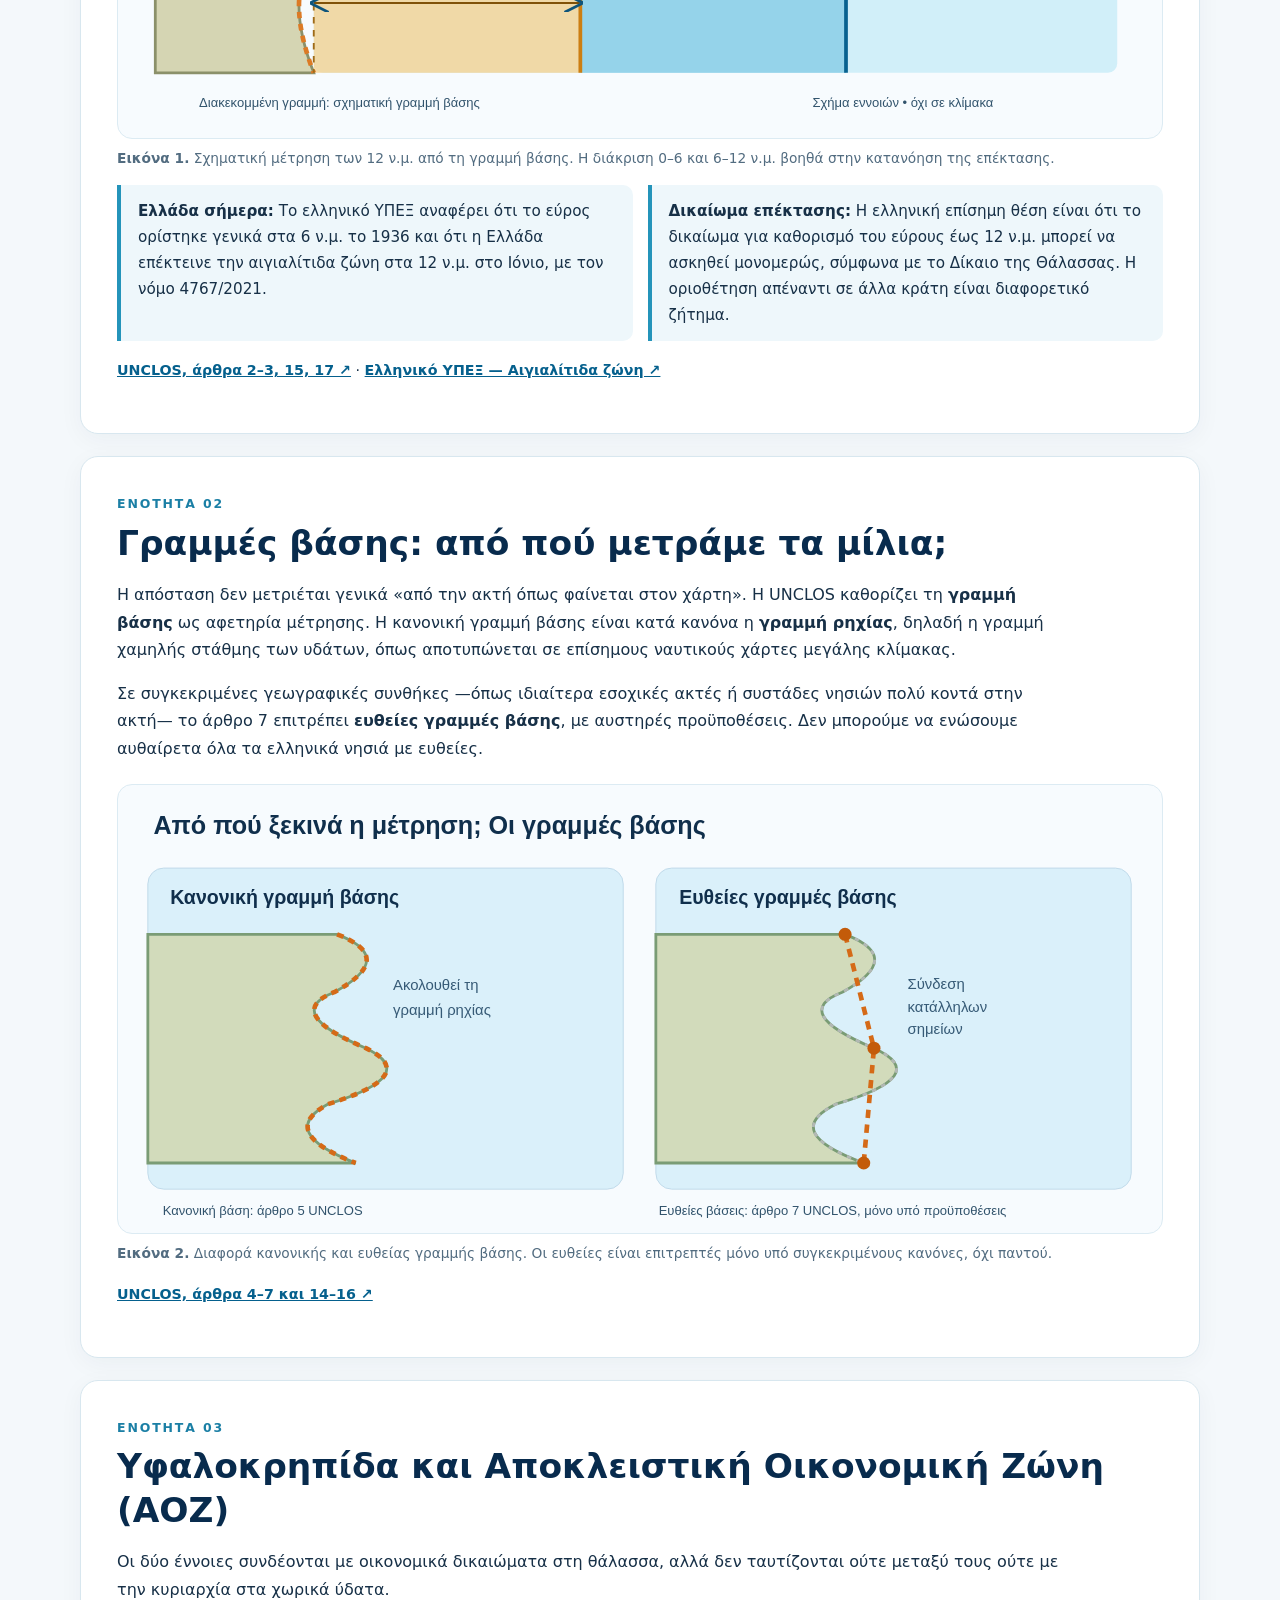
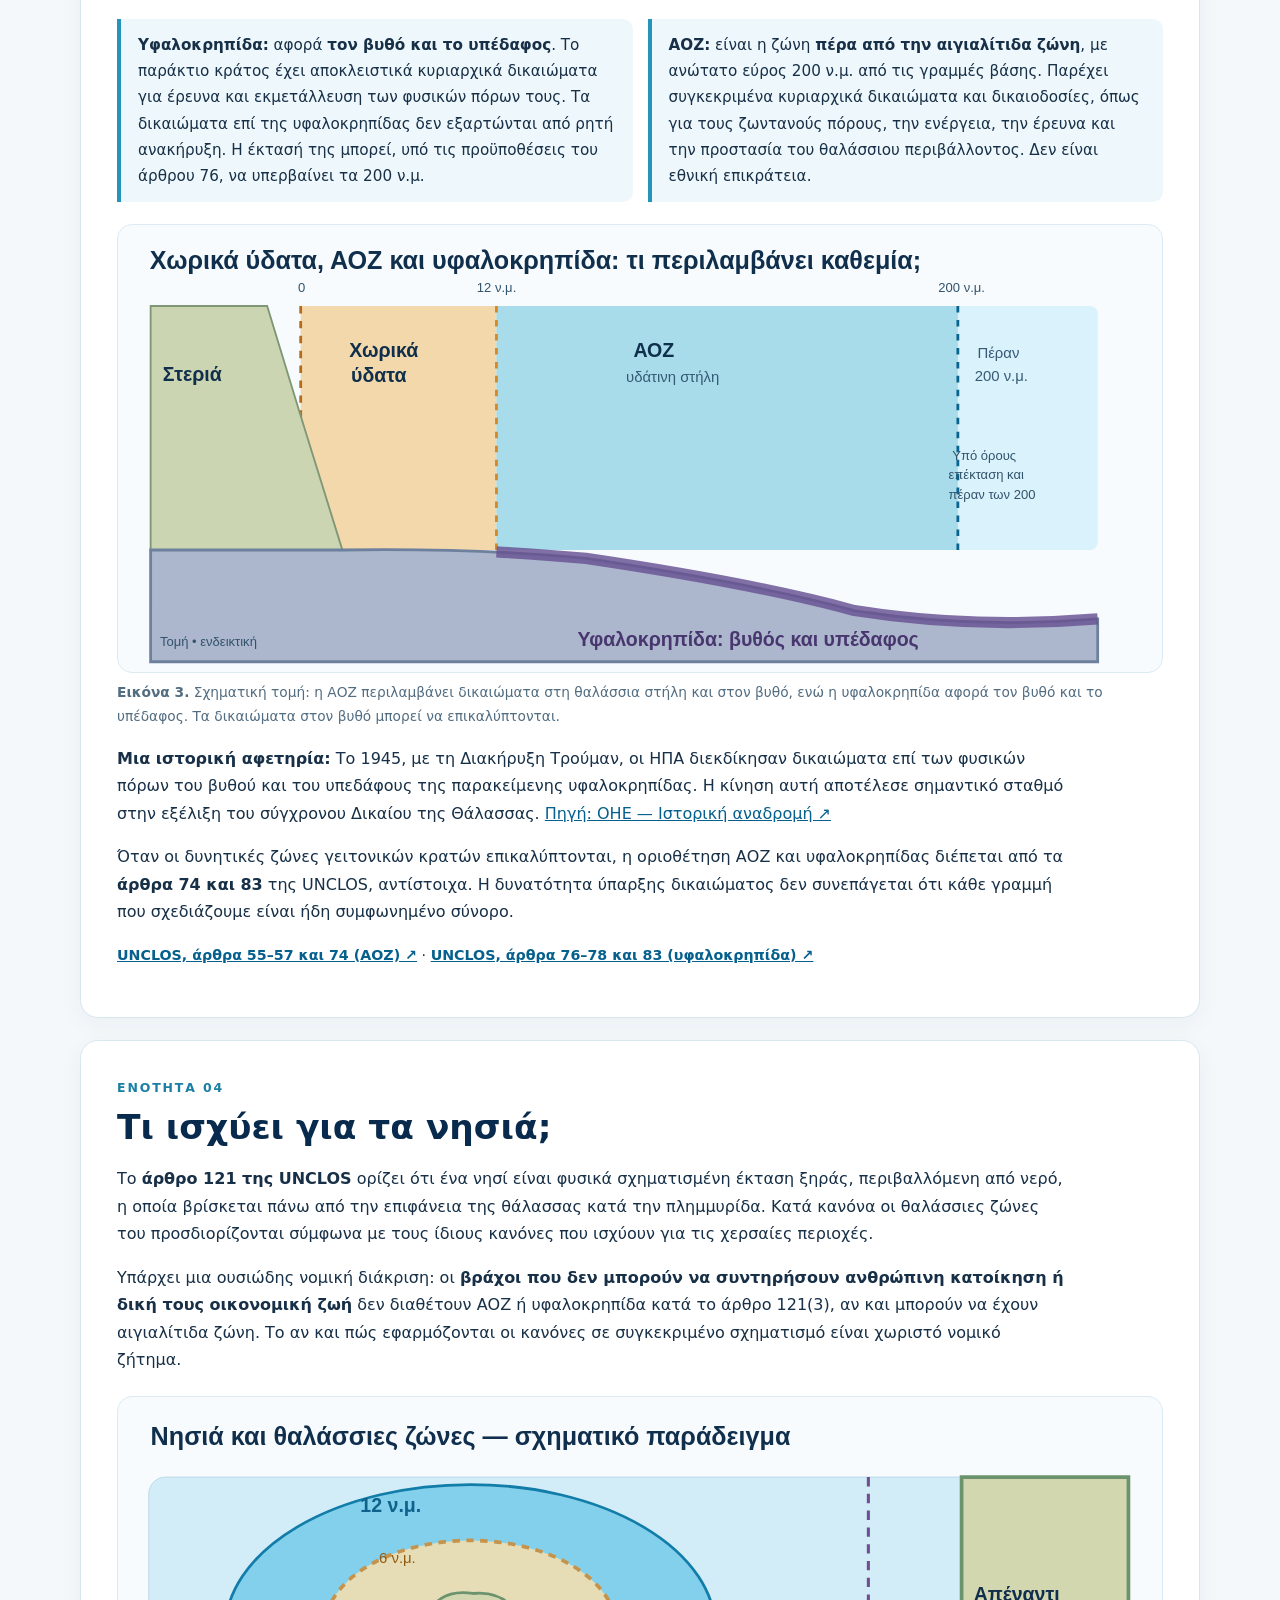
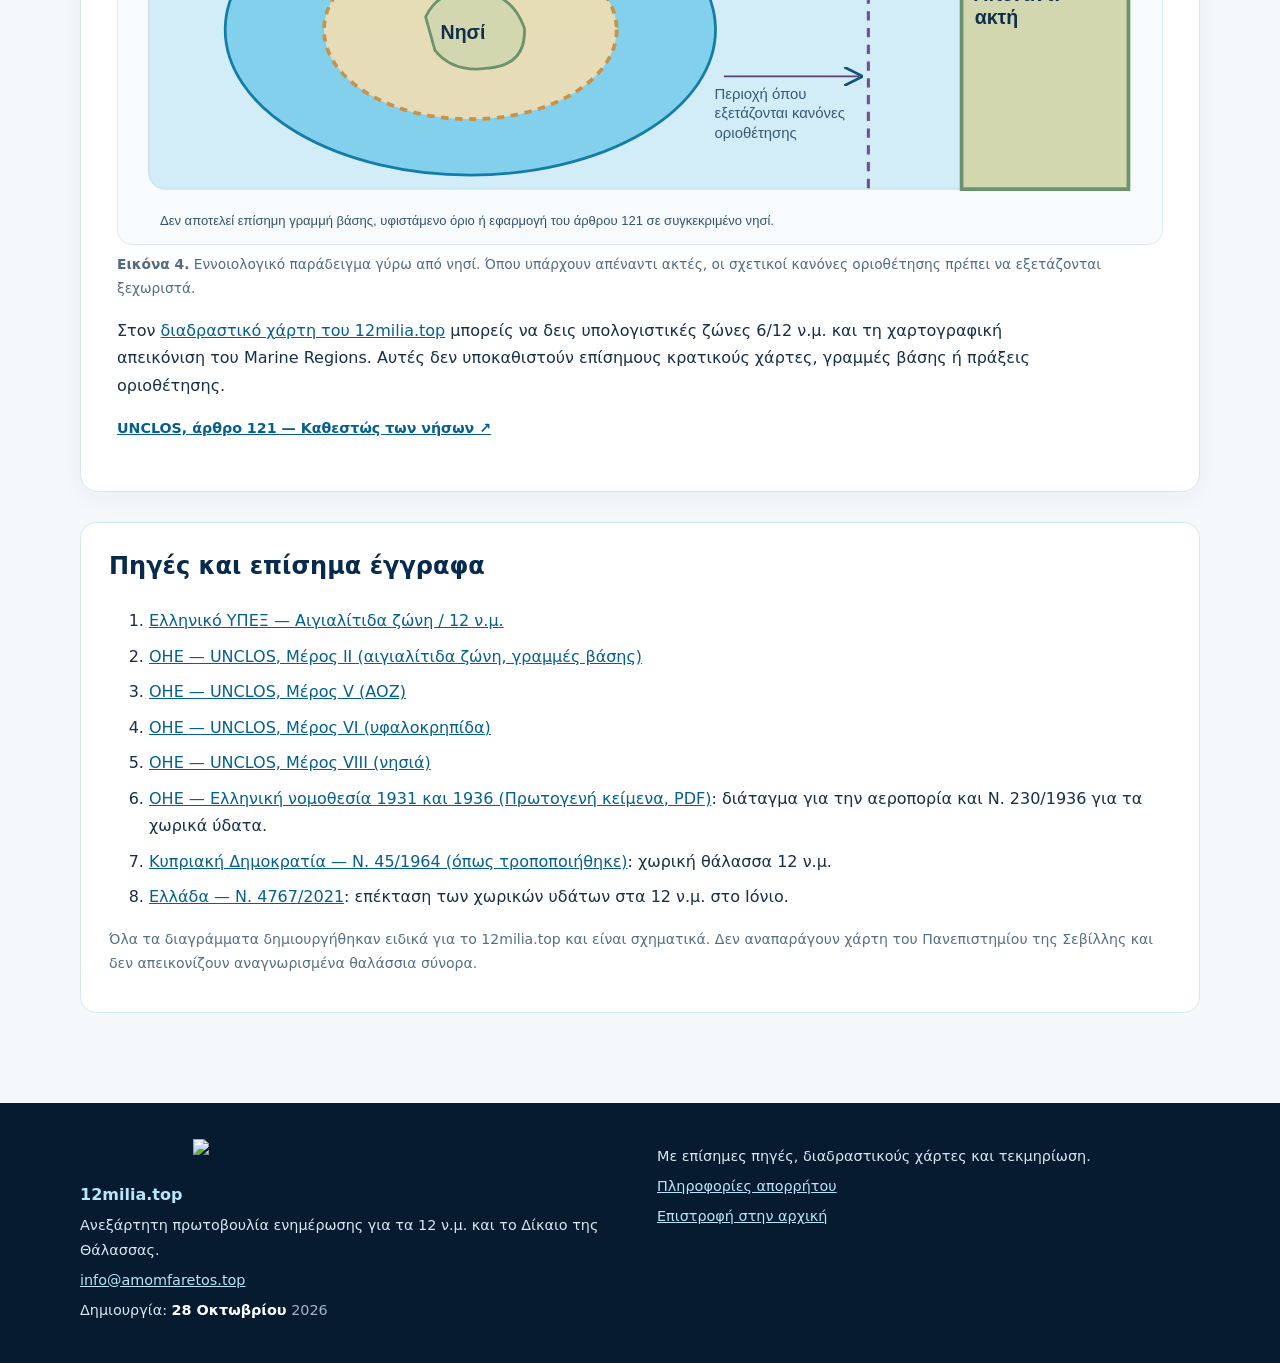
==== commit 42483ff3: "Analytics: production-only tracking on public/basikes-ennoies/index.html" ====
--- a/public/basikes-ennoies/index.html
+++ b/public/basikes-ennoies/index.html
@@ -145,7 +145,7 @@
 <li><a href="https://www.e-nomothesia.gr/kat-aigialos-paralia/nomos-4767-2021-phek-9a-21-1-2021.html" rel="noopener noreferrer" target="_blank">Ελλάδα — Ν. 4767/2021</a>: επέκταση των χωρικών υδάτων στα 12 ν.μ. στο Ιόνιο.</li>
 </ol><p style="font-size:.88rem;color:#557082">Όλα τα διαγράμματα δημιουργήθηκαν ειδικά για το 12milia.top και είναι σχηματικά. Δεν αναπαράγουν χάρτη του Πανεπιστημίου της Σεβίλλης και δεν απεικονίζουν αναγνωρισμένα θαλάσσια σύνορα.</p></section>
 </main><footer class="footer" id="site-footer"></footer><div class="privacy-overlay" hidden id="privacy-overlay"></div>
-<script data-id="47ee4eba-4db4-470b-afd4-a7f19971bc36" data-utcoffset="2" defer="" src="https://cdn.counter.dev/script.js"></script>
+<script defer src="../assets/counter-production.js"></script>
 <script>
 (function () {
   const history = document.getElementById('historiko');
